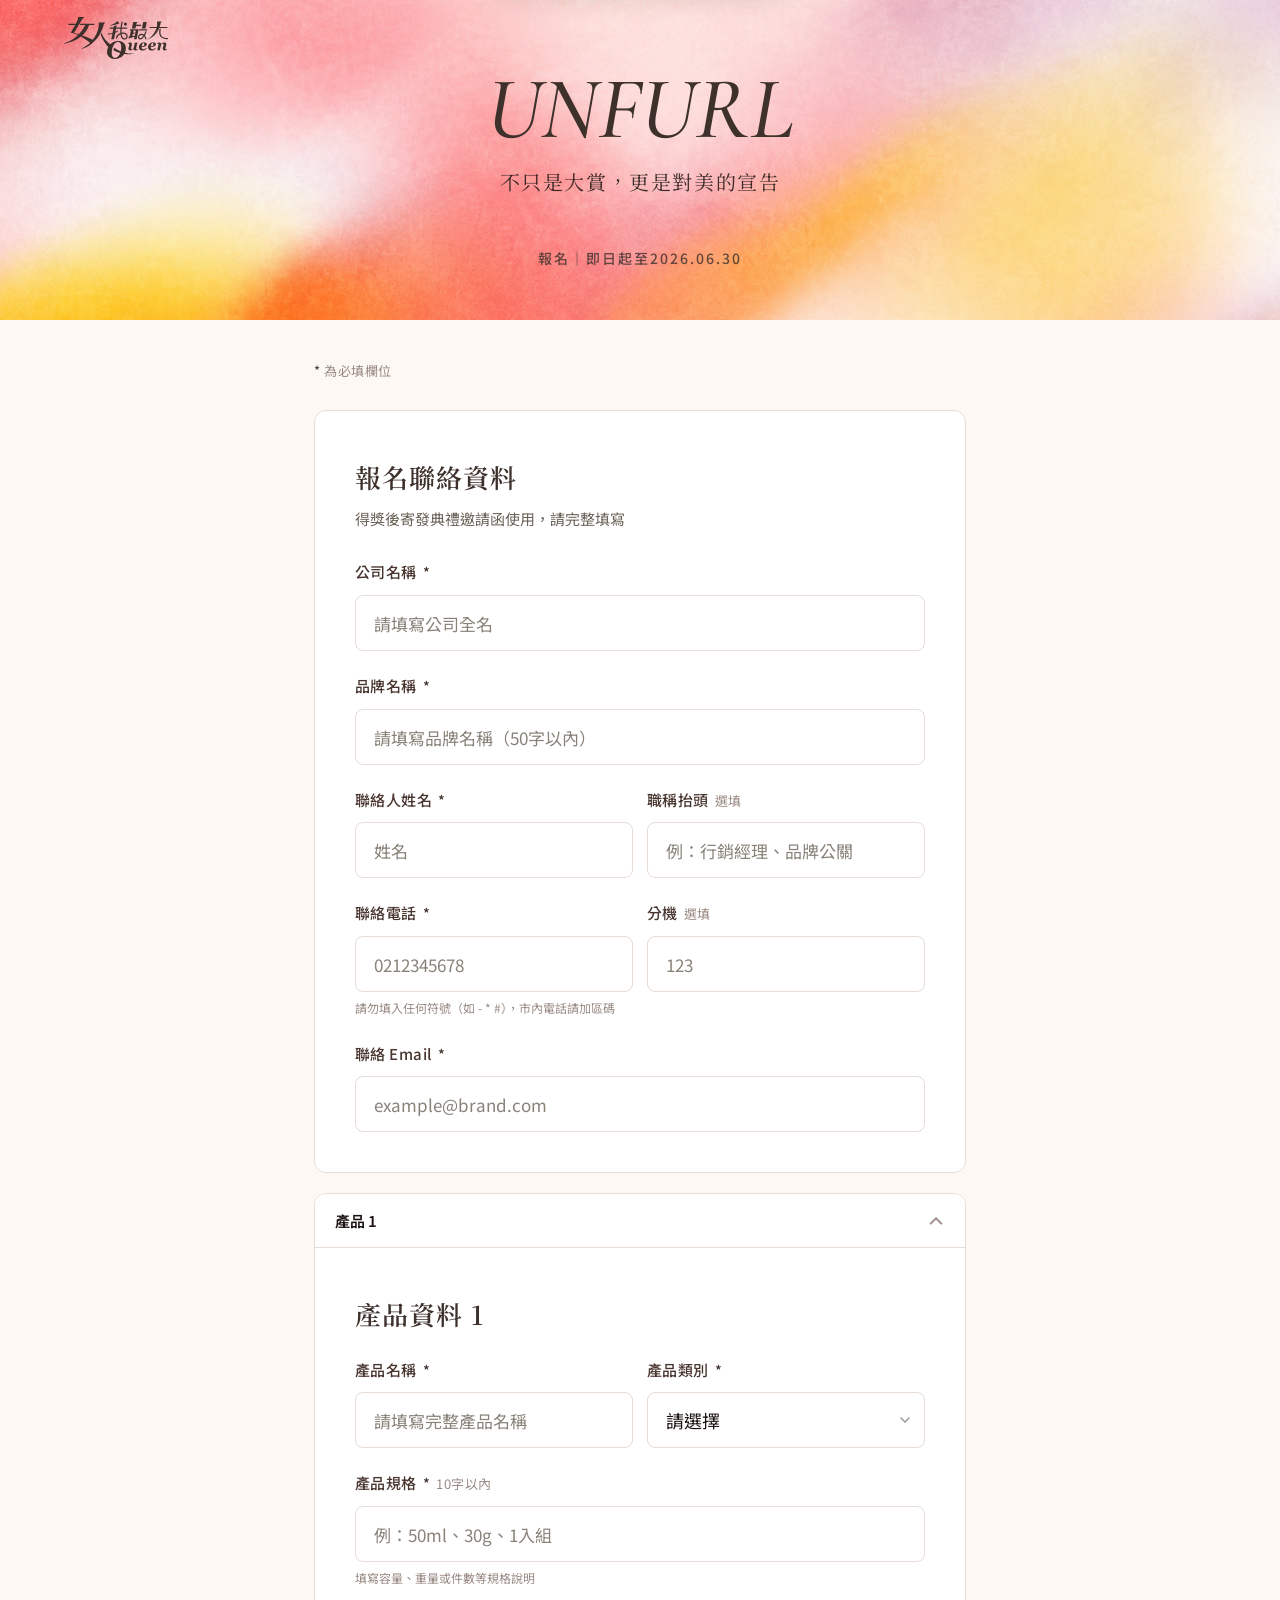
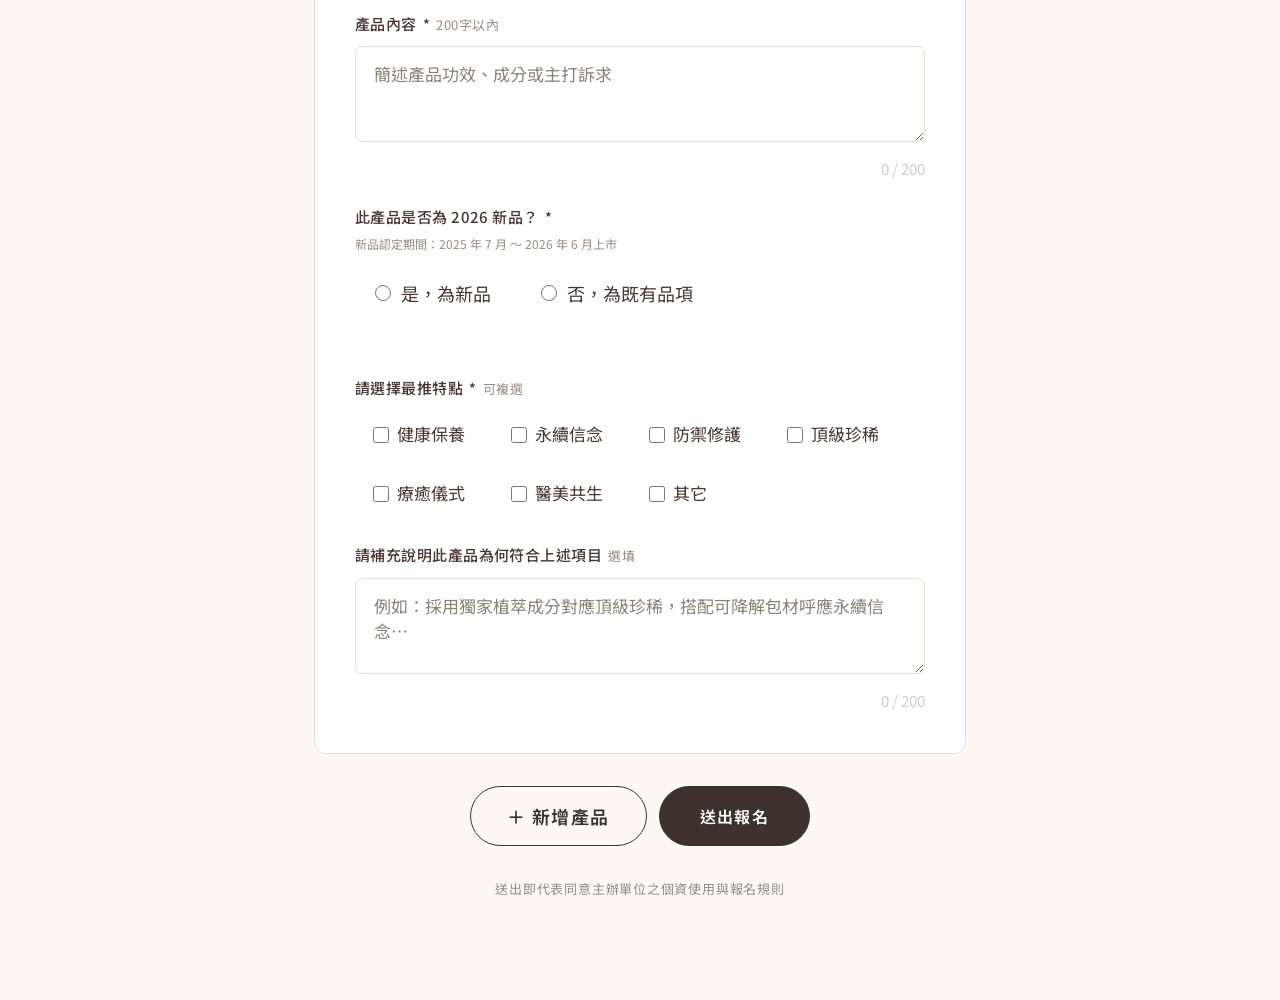
==== form/index.html @ 93ed9105 "Add files via upload jush updated" ====
<!doctype html>
<html lang="zh-TW">
  <head>
    <meta charset="UTF-8" />
    <link rel="preconnect" href="https://fonts.googleapis.com" />
    <link
      href="https://fonts.googleapis.com/css2?family=Cormorant+Garamond:ital,wght@0,400;0,500;0,600;1,400;1,500&family=Noto+Sans+TC:wght@300;400;500;600;700&family=Noto+Serif+TC:wght@400;500;600;700&display=swap"
      rel="stylesheet"
    />
    <meta name="viewport" content="width=device-width, initial-scale=1.0" />
    <title>女人我最大賞報名表單</title>
    <meta
      name="description"
      content="2026女人我最大全新企劃UNFURL六大年度關鍵字，邀請品牌共襄盛舉，共同詮釋當代美的趨勢。報名時間即日起至2026年6月30日23:59截止。"
    />
    <link
      rel="image_src"
      href="https://woman.tvbs-testing.com.tw/beautyawards/registration/images/OG.png"
    />
    <link
      rel="canonical"
      href="https://woman.tvbs-testing.com.tw/beautyawards/registration/form"
    />
    <meta name="robots" content="noindex,nofollow" />
    <meta property="og:title" content="女人我最大賞線上報名" />
    <meta
      property="og:description"
      content="2026女人我最大全新企劃UNFURL六大年度關鍵字，邀請品牌共襄盛舉，共同詮釋當代美的趨勢。報名時間即日起至2026年6月30日23:59截止。"
    />
    <meta
      property="og:image"
      content="https://woman.tvbs-testing.com.tw/beautyawards/registration/images/OG.png"
    />
    <meta
      property="og:url"
      content="https://woman.tvbs-testing.com.tw/beautyawards/registration/form"
    />
    <meta property="og:site_name" content="女人我最大賞" />
    <link rel="preconnect" href="https://fonts.googleapis.com" />
    <link rel="preconnect" href="https://fonts.gstatic.com" crossorigin="" />
    <link rel="stylesheet" href="../css/form.css" />
    <style>
      .banner-title {
        font-family: "Cormorant Garamond", serif;
        font-style: italic;
        font-weight: 500;
      }
      .banner-tagline {
        font-family: "Noto Serif TC", serif;
        font-size: 20px;
        font-weight: 400;
        letter-spacing: 0.08em;
        margin: 0.6em 0 1.4em;
        opacity: 0.85;
      }
    </style>
  </head>
  <body>
    <!-- BANNER WRAP -->
    <div class="banner-wrap">
      <!-- NAV -->
      <nav id="siteNav">
        <div class="nav-logo">
          <svg
            width="104"
            height="42"
            style="display: block"
            viewBox="0 0 104 42"
            fill="none"
            xmlns="http://www.w3.org/2000/svg"
          >
            <path
              d="M61.3702 8.6302C61.6685 8.63051 61.9602 8.54199 62.2084 8.37585C62.4566 8.2097 62.6501 7.97339 62.7644 7.69683C62.8787 7.42027 62.9087 7.1159 62.8506 6.82223C62.7924 6.52856 62.6488 6.25879 62.4379 6.04708C62.2269 5.83536 61.9581 5.69122 61.6655 5.63288C61.3729 5.57455 61.0696 5.60465 60.7941 5.71937C60.5185 5.83409 60.283 6.02828 60.1175 6.27736C59.9519 6.52644 59.8637 6.81921 59.8641 7.11862C59.8641 7.51951 60.0227 7.90399 60.3052 8.18747C60.5876 8.47095 60.9707 8.6302 61.3702 8.6302Z"
              fill="currentColor"
            />
            <path
              d="M75.1372 13.3948H82.9644L83.1871 12.2438H75.36L75.1372 13.3948Z"
              fill="currentColor"
            />
            <path
              d="M55.3786 6.62263L53.5948 3.94587C50.4099 7.1879 46.2791 8.15783 46.2791 8.15783C46.3094 8.32274 46.3529 8.48492 46.4093 8.6428C51.1034 8.21452 55.3786 6.62263 55.3786 6.62263Z"
              fill="currentColor"
            />
            <path
              d="M44.2583 17.4226C44.3446 17.4226 44.4701 17.4226 44.6302 17.4226C45.873 17.4159 47.1113 17.2696 48.3217 16.9864L47.2878 22.3226H49.991C49.991 22.3226 50.5605 19.3766 51.2085 16.0338C52.127 15.6351 53.0045 15.1473 53.8285 14.5773L54.2129 14.3112L53.6826 13.5397L53.2983 13.8058C52.7033 14.2198 52.0782 14.5882 51.4281 14.908C51.6384 13.8231 51.8502 12.7272 52.0479 11.7022H56.4407C56.3513 12.7257 56.3043 13.6909 56.3011 14.5836C56.3011 15.0844 56.3105 15.5646 56.3372 16.0196C55.1677 16.4198 54.1284 17.1313 53.3304 18.078C52.5324 19.0248 52.0056 20.1714 51.8062 21.3952L51.7717 21.5873H53.0441C53.1946 20.6378 53.588 19.7437 54.1858 18.9925C54.7836 18.2413 55.5655 17.6586 56.4549 17.3013C56.6761 19.0255 57.1389 20.3277 57.8386 21.1921C58.1466 21.5917 58.5433 21.9136 58.997 22.1323C59.4508 22.3509 59.9491 22.4603 60.4524 22.4518H60.4634C62.3005 22.4518 63.6106 21.1921 63.6498 19.4176C63.6921 17.5942 62.3398 15.6811 59.6789 15.5536C58.9726 15.5169 58.2645 15.5629 57.5688 15.6906C57.5227 14.3603 57.5641 13.0285 57.6927 11.7038H63.1038L63.3266 10.5527H57.812C58.0065 8.88056 58.3061 7.05563 58.7156 5.10632L58.8066 4.67174H57.5343L57.4982 4.84809C57.0746 6.86039 56.7592 8.78451 56.5568 10.5527H52.2706C52.4432 9.66469 52.597 8.86324 52.7209 8.21924C51.8075 8.56401 50.8554 8.79509 49.8859 8.90733L49.5721 10.5527H45.8162L45.5935 11.7038H49.3447L48.5163 15.9819C47.1401 16.3488 45.7197 16.5216 44.296 16.4952H44.0685L43.8928 17.4399H44.2583V17.4226ZM59.6162 16.7928C61.0282 16.862 62.4402 17.7721 62.4025 19.3813C62.3727 20.715 61.3357 21.1921 60.4571 21.1937C60.1395 21.201 59.8246 21.1328 59.5383 20.9946C59.252 20.8564 59.0023 20.6521 58.8098 20.3985C58.2261 19.6789 57.8465 18.4964 57.6692 16.9345C58.3109 16.8066 58.9659 16.759 59.6193 16.7928H59.6162Z"
              fill="currentColor"
            />
            <path
              d="M71.9555 9.04431H76.9728L77.2395 7.66657H72.2222L72.5375 6.03531L73.3643 5.8133L73.5338 4.93627H69.2068L67.9391 11.4849H71.4832L71.9555 9.04431Z"
              fill="currentColor"
            />
            <path
              d="M82.7149 4.93627H79.1708L77.9031 11.4849H81.4472L82.7149 4.93627Z"
              fill="currentColor"
            />
            <path
              d="M70.054 22.3211H72.663L74.5865 12.2438H66.1035L65.8807 13.3948H66.8974L65.7725 19.205L64.9331 19.2995L64.497 21.6188L70.5513 19.712L70.054 22.3211ZM68.438 18.909L68.8412 16.829H70.4493L70.716 15.4512H69.1079L69.5064 13.4043H71.7594L70.7553 18.6602L68.438 18.909Z"
              fill="currentColor"
            />
            <path
              d="M80.2298 19.5561C80.7878 20.3437 81.1532 21.2521 81.2966 22.2077L81.306 22.3211H82.5612L82.5392 22.0896C82.3646 20.7382 81.8064 19.4658 80.9311 18.424C81.6148 17.1885 82.1877 15.8943 82.6427 14.5569L82.7792 14.1365H81.4692L81.4582 14.1695C81.0666 15.3375 80.5759 16.4696 79.9913 17.5533C79.2224 16.99 78.2844 16.7082 77.3336 16.755C75.2799 16.8463 73.8601 18.6933 73.8695 20.2962C73.8695 21.5369 74.7371 22.3667 76.066 22.4092C77.5187 22.4549 78.9119 21.4976 80.2298 19.5561ZM75.1105 20.293C75.1105 18.9594 76.4519 18.0493 77.3854 18.0083C77.4325 18.0083 77.478 18.0083 77.525 18.0083C78.1867 18.0078 78.8296 18.2295 79.3512 18.6382C78.4271 20.0553 77.296 21.2063 76.1005 21.1669C75.4384 21.1386 75.1136 20.8536 75.1105 20.293Z"
              fill="currentColor"
            />
            <path
              d="M52.928 22.203H52.8072L52.9249 22.225L52.928 22.203Z"
              fill="currentColor"
            />
            <path
              d="M95.1844 11.1196H103.195L103.418 9.96858H95.6112C96.1081 8.52298 96.4838 7.03825 96.7345 5.52988L97.3981 5.35038L97.5676 4.47492H93.0633C93.2798 6.30779 93.1934 8.16396 92.8076 9.96858H85.7585L85.5358 11.1196H92.5205C91.3626 15.1631 88.8869 18.2949 86.7768 20.0143C84.403 21.9479 83.2389 22.1699 83.2389 22.1699L83.5527 22.3274C90.1154 20.5308 93.4806 15.4119 95.1844 11.1196Z"
              fill="currentColor"
            />
            <path
              d="M40.7377 6.48564L40.9072 5.61018H34.7336C34.8973 6.87937 34.8751 8.16577 34.6677 9.42851C33.9281 14.34 31.8881 18.9622 28.7609 22.8123C26.18 21.263 22.0146 19.6852 18.2603 18.4319C21.3954 15.592 23.7463 11.9873 25.0849 7.96731H30.2717L30.4945 6.8163H16.4137L15.6873 7.96731H21.2835C19.5634 11.3834 17.354 14.5281 14.7256 17.3013C11.9628 16.4526 9.97342 15.922 9.97342 15.922L18.8329 1.1762L19.9437 0.877034L20.1131 0H18.3874C17.3409 0 15.7328 0 14.222 0C14.1843 1.66432 13.1943 4.1663 11.842 6.81473H4.47917L4.25169 7.96573H11.2332C9.7475 10.7291 7.97466 13.5428 6.56736 15.6496C8.96306 15.9488 11.5345 16.8494 14.0243 18.0115C10.6214 21.4173 5.99158 24.7018 0 26.2087C0.02824 26.2323 0.447133 26.596 0.524009 26.6653C4.72235 25.9174 11.4262 24.0137 16.9816 19.5294C20.178 21.337 23.2354 23.3817 26.1283 25.6465C21.8358 29.7121 17.6076 31.3355 17.6076 31.3355L18.2352 31.7874C34.4057 26.67 38.9806 10.9842 39.9423 6.70136L40.7377 6.48564Z"
              fill="currentColor"
            />
            <path
              d="M103.418 20.9937C100.672 20.9937 98.7113 20.3103 97.5958 18.9609C97.1345 18.4051 95.9124 16.9297 96.711 12.5934C96.7267 12.5036 96.7423 12.4218 96.7549 12.3509L96.8584 11.7541H95.5939L95.528 12.1352L95.4857 12.3666C95.2393 13.7098 94.582 17.2793 96.6388 19.7671C98.0053 21.4141 100.285 22.2502 103.418 22.2502H103.76L104 21L103.418 20.9937Z"
              fill="currentColor"
            />
            <path
              d="M70.0257 36.2733L69.8108 36.3174L69.6539 36.3457L69.3401 36.3914L68.9918 36.4434L68.8961 36.4575C68.824 36.467 68.7502 36.4764 68.6781 36.4827H68.6279L67.9454 36.5441H67.8826C67.8183 36.5441 67.754 36.5536 67.6912 36.5551H67.5955L67.2472 36.5662L66.9915 36.5756H66.5475L65.8682 36.563H65.8321L65.1559 36.5189C64.999 36.5079 64.8421 36.4937 64.6852 36.478H64.6335C64.4891 36.4638 64.3448 36.4465 64.2005 36.4292L64.064 36.4119C63.0791 36.2838 62.1029 36.095 61.1411 35.8466L61.0391 35.8183L60.8211 35.76C60.9105 35.5679 60.9968 35.3758 61.0768 35.1774C61.6103 33.8499 61.8831 32.4315 61.8801 31.0001C61.8801 28.8597 61.1532 27.156 59.6993 25.889C58.2455 24.622 56.3931 23.9906 54.1423 23.9948C51.2233 23.9884 48.4165 25.123 46.3167 27.1581C46.2775 27.1959 46.2414 27.2369 46.2022 27.2746C42.4368 24.4026 39.6834 21.1134 37.3521 15.7063L36.632 17.1234C37.076 19.1152 39.536 25.034 44.2458 29.9435C44.1218 30.1813 44.0042 30.4159 43.8959 30.671C43.3096 32.0278 43.0114 33.4923 43.0205 34.9711C43.0205 37.0643 43.7395 38.7585 45.1777 40.0538C46.6158 41.3492 48.4535 41.9979 50.6908 42C52.4008 42 53.931 41.7035 55.2813 41.1104C56.5993 40.5387 57.7956 39.7181 58.805 38.6934C59.323 38.1639 59.7827 37.5801 60.1763 36.9519C60.3473 36.9803 60.5183 37.0039 60.6893 37.0291L60.8132 37.048L60.9623 37.07C61.389 37.133 61.8205 37.1755 62.2519 37.2165C63.2123 37.2996 64.1769 37.3238 65.1402 37.2889C65.3756 37.281 65.6109 37.2684 65.8478 37.2511H65.8682C66.1929 37.2275 66.5177 37.1944 66.8393 37.1551L66.9335 37.144L67.0276 37.1299C67.2645 37.0984 67.4983 37.0637 67.7367 37.0228L67.9344 36.9882L67.9972 36.9756C68.2262 36.933 68.4537 36.8858 68.6812 36.8338H68.6985L68.733 36.826C68.8051 36.8102 68.8773 36.7929 68.9495 36.774C69.2068 36.7131 69.4615 36.6459 69.7135 36.5725H69.7355L69.8359 36.541C70.1434 36.4497 70.4488 36.3494 70.7521 36.2402L70.7223 36.141L70.0257 36.2733ZM55.6124 37.3094C55.1459 38.287 54.4855 39.1587 53.6716 39.8712C52.9479 40.5207 52.0115 40.8805 51.0406 40.8821C49.9225 40.8821 49.0858 40.4512 48.5304 39.5893C47.975 38.7275 47.6952 37.5865 47.6911 36.1662C47.6931 34.8404 47.8334 33.5184 48.1099 32.2219C48.36 30.9881 48.7671 29.7916 49.3211 28.6618C49.7918 27.6852 50.454 26.8138 51.2681 26.1C51.991 25.4602 52.9227 25.1089 53.8866 25.1128C54.9974 25.1128 55.8341 25.5327 56.3968 26.3724C56.9595 27.2122 57.2393 28.3669 57.2362 29.8365C57.2333 31.1319 57.1009 32.4237 56.8408 33.6926C56.7984 33.902 56.7498 34.1083 56.7012 34.313L56.6776 34.3035C56.4318 34.1985 56.1861 34.0883 55.9403 33.9729L55.512 33.7697L55.0836 33.5745C54.9597 33.5147 54.8358 33.4517 54.7118 33.3887L54.613 33.3383L54.3541 33.2029C54.1094 33.0754 53.8678 32.9462 53.6262 32.8124L53.2967 32.6298L52.9358 32.4172L52.6566 32.2597C52.5577 32.203 52.4605 32.1448 52.3632 32.085L52.2063 31.9936C51.8157 31.7559 51.4297 31.5087 51.0516 31.2567C50.8618 31.1308 50.6766 31.0032 50.4915 30.8741L50.4695 30.8584C50.4052 30.8143 50.344 30.7686 50.2813 30.723L50.2201 30.6852L50.1668 30.6474C49.8234 31.4782 49.5403 32.3328 49.3196 33.2045C49.4764 33.2863 49.6333 33.3619 49.7824 33.447C50.2185 33.6737 50.6594 33.8847 51.1002 34.091L51.2681 34.1665L51.6117 34.324L51.7686 34.3933L51.9129 34.4578L52.3287 34.6357L52.4385 34.6814L52.6942 34.7869L53.1131 34.9585L53.5085 35.116L53.7925 35.2262L53.8991 35.264C54.0388 35.3175 54.18 35.3679 54.3212 35.4215L54.4781 35.4766L54.7542 35.5742C54.8907 35.6214 55.0272 35.6702 55.1652 35.7159L55.2468 35.7411L55.8587 35.9348L56.1662 36.0324C56.003 36.4671 55.8181 36.8933 55.6124 37.3094Z"
              fill="currentColor"
            />
            <path
              d="M72.969 32.2959C72.6411 32.2959 72.4136 32.2424 72.2834 32.1385C72.1532 32.0346 72.0873 31.8236 72.0873 31.5307C72.0959 31.3469 72.1201 31.1641 72.1594 30.9843C72.2081 30.7387 72.2504 30.5403 72.2865 30.3923L73.3737 25.6686L73.2812 25.5599L70.8353 25.6686L69.5692 31.2205C69.2803 31.508 68.951 31.7515 68.5918 31.9432C68.3492 32.0857 68.078 32.1723 67.7979 32.1967C67.6909 32.2082 67.5828 32.195 67.4816 32.1581C67.3805 32.1213 67.2891 32.0618 67.2143 31.9842C67.0947 31.8174 67.0354 31.6146 67.0464 31.4095C67.0523 31.2585 67.0675 31.1082 67.0919 30.9591C67.1208 30.7631 67.1617 30.5691 67.2143 30.3781L67.7744 28.3312C67.838 28.107 67.879 27.877 67.8968 27.6447C67.9172 27.3975 67.9281 27.229 67.9281 27.1361C67.9323 26.9219 67.8901 26.7093 67.8046 26.5131C67.719 26.3168 67.592 26.1415 67.4324 25.9992C67.1029 25.6938 66.6322 25.541 66.0204 25.541C65.6555 25.5454 65.2935 25.6064 64.9473 25.7221C64.5686 25.8418 64.1722 25.9867 63.758 26.1567L63.5902 26.8495C63.7125 26.8023 63.86 26.755 64.031 26.7031C64.1942 26.6525 64.3639 26.6265 64.5346 26.6259C64.8672 26.6259 65.09 26.6842 65.2061 26.7991C65.338 26.9683 65.3999 27.1821 65.3787 27.3959C65.3699 27.5818 65.3458 27.7667 65.3065 27.9486C65.2579 28.1973 65.2155 28.3942 65.1794 28.5374L64.6005 30.6852C64.5379 30.9132 64.4902 31.1452 64.4578 31.3795C64.4404 31.5406 64.4315 31.7025 64.4311 31.8645C64.4282 32.0767 64.4684 32.2872 64.5494 32.4832C64.6303 32.6792 64.7502 32.8566 64.9018 33.0045C65.2155 33.3194 65.6501 33.4769 66.2165 33.4769C66.7985 33.489 67.3756 33.3667 67.903 33.1194C68.4645 32.8277 68.9812 32.4565 69.4374 32.0172H69.4908C69.5747 32.4121 69.8016 32.7617 70.1277 32.9982C70.5246 33.2695 70.999 33.4028 71.4785 33.3777C71.8352 33.3843 72.1905 33.3311 72.5297 33.2202C72.8309 33.1152 73.2352 32.9625 73.7424 32.762L73.9103 32.0692C73.7741 32.1279 73.6335 32.1758 73.4898 32.2125C73.3207 32.2633 73.1455 32.2913 72.969 32.2959Z"
              fill="currentColor"
            />
            <path
              d="M80.5075 29.5326C81.1368 29.3815 81.7176 29.0727 82.1956 28.6351C82.395 28.4521 82.5538 28.2292 82.6619 27.9808C82.77 27.7323 82.825 27.4639 82.8232 27.1928C82.8356 26.9284 82.7753 26.6658 82.6489 26.4336C82.5224 26.2014 82.3346 26.0086 82.1062 25.8764C81.6271 25.5836 80.9306 25.4371 80.0164 25.4371C79.2856 25.4277 78.5604 25.5664 77.8843 25.8449C77.2837 26.0851 76.7385 26.4463 76.2825 26.9062C75.8479 27.3468 75.5059 27.8704 75.2768 28.4461C75.0533 29.0081 74.9388 29.6077 74.9395 30.2128C74.9339 30.6589 75.0094 31.1023 75.1623 31.5213C75.3071 31.9119 75.5346 32.2665 75.8291 32.5605C76.1561 32.8741 76.5476 33.1121 76.9759 33.258C77.4957 33.434 78.0418 33.5187 78.5903 33.5084C79.3835 33.508 80.1636 33.3053 80.8573 32.9195C81.5604 32.5394 82.1658 32.0003 82.6255 31.3449L82.0654 30.8725C81.7441 31.3233 81.3326 31.7019 80.8573 31.9842C80.3828 32.2301 79.8537 32.351 79.3198 32.3353C79.02 32.3468 78.7228 32.2761 78.4601 32.1306C78.2391 31.9987 78.0588 31.808 77.9392 31.5795C77.8266 31.3516 77.7488 31.108 77.7086 30.8568C77.661 30.6051 77.6301 30.3505 77.616 30.0947C78.1887 30.0333 78.6735 29.9656 79.0704 29.8947C79.5557 29.8005 80.0354 29.6796 80.5075 29.5326ZM77.6396 29.4633C77.7368 28.4776 77.9607 27.663 78.311 27.0196C78.6614 26.3761 79.0332 26.0538 79.4265 26.0528C79.5575 26.049 79.6871 26.0794 79.8029 26.1409C79.9187 26.2025 80.0166 26.2931 80.087 26.4039C80.2626 26.7082 80.345 27.0575 80.3239 27.4085C80.3413 27.7791 80.2537 28.147 80.0713 28.4697C79.8662 28.7659 79.5778 28.9939 79.243 29.1248C79.0156 29.2171 78.7789 29.2841 78.537 29.3247C78.241 29.3814 77.9418 29.4276 77.6396 29.4633Z"
              fill="currentColor"
            />
            <path
              d="M89.5741 29.5326C90.2029 29.3815 90.7832 29.0727 91.2606 28.6351C91.46 28.4521 91.6189 28.2292 91.727 27.9808C91.8351 27.7323 91.89 27.4639 91.8882 27.1928C91.9007 26.9284 91.8404 26.6658 91.7139 26.4336C91.5874 26.2014 91.3997 26.0086 91.1712 25.8764C90.7006 25.5836 89.9961 25.4371 89.0815 25.4371C88.3507 25.428 87.6256 25.5667 86.9493 25.8449C86.3487 26.0851 85.8036 26.4463 85.3475 26.9062C84.9129 27.3464 84.5714 27.8702 84.3434 28.4461C84.1193 29.0079 84.0048 29.6077 84.0061 30.2128C84.0008 30.6588 84.0757 31.102 84.2273 31.5213C84.3733 31.9117 84.6013 32.2661 84.8957 32.5605C85.2224 32.8737 85.6132 33.1118 86.041 33.258C86.5613 33.434 87.1079 33.5187 87.6569 33.5084C88.4496 33.5079 89.2291 33.3053 89.9224 32.9195C90.6258 32.5398 91.2312 32.0007 91.6905 31.3449L91.1304 30.8725C90.8095 31.3237 90.398 31.7024 89.9224 31.9842C89.4479 32.2303 88.9188 32.3512 88.3849 32.3353C88.0856 32.3469 87.7888 32.2761 87.5267 32.1306C87.3049 31.9992 87.124 31.8084 87.0043 31.5795C86.893 31.351 86.8153 31.1076 86.7736 30.8568C86.7265 30.6051 86.6961 30.3505 86.6826 30.0947C87.2553 30.0333 87.7401 29.9656 88.1354 29.8947C88.6212 29.8006 89.1015 29.6797 89.5741 29.5326ZM86.7046 29.4633C86.7642 28.612 86.9925 27.7812 87.3761 27.0196C87.7254 26.375 88.0978 26.0528 88.4931 26.0528C88.6239 26.0488 88.7534 26.0791 88.869 26.1407C88.9845 26.2023 89.0821 26.293 89.1521 26.4039C89.3289 26.7077 89.4119 27.0573 89.3905 27.4085C89.4082 27.7793 89.3201 28.1475 89.1364 28.4697C88.932 28.7665 88.6434 28.9948 88.308 29.1248C88.0806 29.2171 87.8439 29.2841 87.602 29.3247C87.3055 29.3814 87.0074 29.4255 86.7046 29.4633Z"
              fill="currentColor"
            />
            <path
              d="M102.207 32.2959C101.879 32.2959 101.65 32.2424 101.52 32.1385C101.389 32.0346 101.323 31.8236 101.323 31.5307C101.33 31.3551 101.35 31.1803 101.385 31.0079C101.425 30.7765 101.473 30.5718 101.523 30.3923L102.106 28.2288C102.169 28.0058 102.211 27.7777 102.233 27.547C102.251 27.3345 102.26 27.1692 102.26 27.0511C102.263 26.838 102.223 26.6265 102.14 26.4302C102.057 26.234 101.935 26.0571 101.78 25.9111C101.466 25.5962 101.018 25.4387 100.451 25.4387C99.861 25.436 99.2777 25.5662 98.7442 25.8197C98.1774 26.0962 97.6545 26.4554 97.1926 26.8857H97.1377C97.0625 26.4914 96.8522 26.136 96.5431 25.8812C96.245 25.6439 95.7937 25.5248 95.1891 25.5237C94.8238 25.5281 94.4613 25.5892 94.1145 25.7048C93.7358 25.8245 93.3394 25.9693 92.9252 26.1394L92.7574 26.8322C92.8797 26.7865 93.0272 26.7377 93.1982 26.6858C93.361 26.6361 93.5301 26.6102 93.7003 26.6086C94.014 26.6086 94.2368 26.6637 94.3576 26.7739C94.4784 26.8842 94.538 27.0888 94.538 27.3786C94.5328 27.5732 94.5081 27.7668 94.4643 27.9564C94.4157 28.1863 94.3765 28.3737 94.3451 28.5186L93.2469 33.2517H95.7822L97.0624 27.6935C97.3768 27.381 97.7418 27.1244 98.1418 26.9345C98.3747 26.8217 98.6262 26.7523 98.8839 26.7298C98.9928 26.7183 99.103 26.731 99.2065 26.7669C99.3101 26.8028 99.4045 26.8611 99.4832 26.9377C99.6091 27.1028 99.6715 27.308 99.6589 27.5156C99.6559 27.6613 99.6417 27.8066 99.6165 27.9501C99.5883 28.1281 99.5459 28.3265 99.4895 28.5469L98.9341 30.5938C98.8708 30.8295 98.8282 31.0703 98.807 31.3134C98.7929 31.5055 98.7866 31.663 98.7866 31.7858C98.783 32.0011 98.8267 32.2146 98.9146 32.411C99.0024 32.6075 99.1323 32.7822 99.2949 32.9226C99.6327 33.227 100.107 33.3792 100.716 33.3792C101.073 33.386 101.428 33.3328 101.767 33.2218C102.071 33.1168 102.476 32.9641 102.982 32.7636L103.151 32.0708C103.015 32.1297 102.873 32.1776 102.729 32.2141C102.559 32.2645 102.384 32.292 102.207 32.2959Z"
              fill="currentColor"
            />
          </svg>
        </div>
      </nav>

      <!-- BANNER -->
      <div class="banner">
        <div class="banner-content">
          <h1 class="banner-title">UNFURL</h1>
          <p class="banner-tagline">不只是大賞，更是對美的宣告</p>
          <div class="banner-dates">
            <span>報名&#xFF5C;即日起至2026.06.30</span>
          </div>
        </div>
      </div>
    </div>
    <!-- /banner-wrap -->

    <!-- FORM -->
    <div class="form-container">
      <!-- steps -->
      <div class="form-meta-row">
        <p class="form-required-note"><span class="req">*</span> 為必填欄位</p>
      </div>

      <!-- SECTION 1 -->
      <div class="section">
        <div class="section-header">
          <div class="section-title">報名聯絡資料</div>
          <div class="section-desc">得獎後寄發典禮邀請函使用，請完整填寫</div>
        </div>

        <div class="field">
          <label class="field-label">公司名稱 <span class="req">*</span></label>
          <input type="text" placeholder="請填寫公司全名" maxlength="50" />
        </div>

        <div class="field">
          <label class="field-label">品牌名稱 <span class="req">*</span></label>
          <input
            type="text"
            placeholder="請填寫品牌名稱（50字以內）"
            maxlength="50"
          />
        </div>

        <div class="grid-2">
          <div class="field">
            <label class="field-label"
              >聯絡人姓名 <span class="req">*</span></label
            >
            <input type="text" placeholder="姓名" maxlength="50" />
          </div>
          <div class="field">
            <label class="field-label"
              >職稱抬頭 <span class="opt">選填</span></label
            >
            <input
              type="text"
              placeholder="例：行銷經理、品牌公關"
              maxlength="20"
            />
          </div>
        </div>

        <div class="grid-2">
          <div class="field">
            <label class="field-label"
              >聯絡電話 <span class="req">*</span></label
            >
            <input type="tel" placeholder="0212345678" />
            <p class="field-hint">
              請勿填入任何符號（如 - * #），市內電話請加區碼
            </p>
          </div>
          <div class="field">
            <label class="field-label"
              >分機 <span class="opt">選填</span></label
            >
            <input type="text" placeholder="123" maxlength="10" />
          </div>
        </div>

        <div class="field">
          <label class="field-label"
            >聯絡 Email <span class="req">*</span></label
          >
          <input type="email" placeholder="example@brand.com" />
        </div>
      </div>

      <!-- PRODUCT ACCORDION -->
      <div class="acc-wrap" id="accordionWrap">
        <!-- accordion items injected by JS -->
      </div>

      <!-- ACTIONS -->
      <div class="actions">
        <button class="btn btn-ghost" id="addProductBtnBottom" type="button">
          ＋ 新增產品
        </button>
        <button class="btn btn-primary" id="submitBtn">送出報名</button>
      </div>

      <div class="form-note">送出即代表同意主辦單位之個資使用與報名規則</div>
    </div>

    <!-- TOAST -->
    <div id="toast">✓ &nbsp;報名成功！感謝您的報名</div>

    <!-- ERROR OVERLAY -->
    <div id="error-overlay">
      <div class="error-card">
        <div class="error-icon">
          <svg
            width="28"
            height="28"
            viewBox="0 0 28 28"
            fill="none"
            xmlns="http://www.w3.org/2000/svg"
          >
            <line
              x1="8"
              y1="8"
              x2="20"
              y2="20"
              stroke="white"
              stroke-width="2.5"
              stroke-linecap="round"
            />
            <line
              x1="20"
              y1="8"
              x2="8"
              y2="20"
              stroke="white"
              stroke-width="2.5"
              stroke-linecap="round"
            />
          </svg>
        </div>
        <div class="error-title">送出失敗</div>
        <div class="error-body" id="errorBody"></div>
        <button class="error-close" id="errorCloseBtn">確認</button>
      </div>
    </div>

    <!-- SUCCESS OVERLAY -->
    <div id="success-overlay">
      <div class="success-icon">
        <svg
          width="28"
          height="28"
          viewBox="0 0 28 28"
          fill="none"
          xmlns="http://www.w3.org/2000/svg"
        >
          <polyline
            points="5,14 11,21 23,8"
            stroke="white"
            stroke-width="2.5"
            stroke-linecap="round"
            stroke-linejoin="round"
          />
        </svg>
      </div>
      <div class="success-title">報名成功</div>
      <p class="success-body" id="successBody">
        感謝您報名女人我最大賞 2026。<br />我們已收到您的資料，後續將由專人與您聯繫。
      </p>
      <ul class="success-product-list" id="successProductList"></ul>
      <a href="../" class="success-back">← 返回活動說明</a>
    </div>

    <script>
      // ═══════════════════════════════════════════
      //  CONSTANTS & STATE
      // ═══════════════════════════════════════════
      const API_URL =
        "https://api.beautyawards.tvbs-testing.com.tw/vendors/api/v1/register";
      // 正式站：const API_URL = 'https://api.beautyawards.tvbs.com.tw/vendors/api/v1/register';

      const MAX_PRODUCTS = 5;
      const LS_KEY = "unfurl_form_2026";
      let uidCounter = 0;
      let products = []; // [{ uid, tab, card }]

      function genUid() {
        return ++uidCounter;
      }

      // ═══════════════════════════════════════════
      //  PRODUCT CARD TEMPLATE
      // ═══════════════════════════════════════════
      function buildCardHTML(uid, position) {
        return `
        <div class="section">
          <div class="section-header">
            <div class="section-title">產品資料 ${position}</div>
          </div>
          <div class="grid-2">
            <div class="field">
              <label class="field-label">產品名稱 <span class="req">*</span></label>
              <input type="text" class="p-name-input" placeholder="請填寫完整產品名稱" data-key="name" maxlength="50">
            </div>
            <div class="field">
              <label class="field-label">產品類別 <span class="req">*</span></label>
              <select data-key="category">
                <option value="" disabled selected>請選擇</option>
                <option>保養</option>
                <option>香氛</option>
                <option>髮品</option>
                <option>口服</option>
                <option>儀器</option>
                <option>醫美</option>
              </select>
            </div>
          </div>
          <div class="field">
            <label class="field-label">產品規格 <span class="req">*</span> <span class="opt">10字以內</span></label>
            <input type="text" placeholder="例：50ml、30g、1入組" data-key="spec" maxlength="10">
            <div class="field-hint">填寫容量、重量或件數等規格說明</div>
          </div>
          <div class="field">
            <label class="field-label">產品內容 <span class="req">*</span> <span class="opt">200字以內</span></label>
            <textarea maxlength="200" placeholder="簡述產品功效、成分或主打訴求" data-key="desc"></textarea>
            <div class="char-count">0 / 200</div>
          </div>
          <div class="field">
            <label class="field-label" style="margin-bottom:4px;">此產品是否為 2026 新品？ <span class="req">*</span></label>
            <div class="field-hint" style="margin-top:0; margin-bottom:10px;">新品認定期間：2025 年 7 月 ～ 2026 年 6 月上市</div>
            <div class="bool-group">
              <label class="bool-pill">
                <input type="radio" name="new_product_${uid}" value="yes"> 是，為新品
              </label>
              <label class="bool-pill">
                <input type="radio" name="new_product_${uid}" value="no"> 否，為既有品項
              </label>
            </div>
          </div>
        </div>
        <div class="section">
          <div class="field">
            <label class="field-label">請選擇最推特點 <span class="req">*</span> <span class="opt">可複選</span></label>
            <div class="radio-group">
              <label class="choice-pill"><input type="checkbox" name="best_feature_${uid}" value="健康保養"> 健康保養</label>
              <label class="choice-pill"><input type="checkbox" name="best_feature_${uid}" value="永續信念"> 永續信念</label>
              <label class="choice-pill"><input type="checkbox" name="best_feature_${uid}" value="防禦修護"> 防禦修護</label>
              <label class="choice-pill"><input type="checkbox" name="best_feature_${uid}" value="頂級珍稀"> 頂級珍稀</label>
              <label class="choice-pill"><input type="checkbox" name="best_feature_${uid}" value="療癒儀式"> 療癒儀式</label>
              <label class="choice-pill"><input type="checkbox" name="best_feature_${uid}" value="醫美共生"> 醫美共生</label>
              <label class="choice-pill"><input type="checkbox" name="best_feature_${uid}" value="其它"> 其它</label>
            </div>
          </div>
          <div class="field" style="margin-top:24px;">
            <label class="field-label">請補充說明此產品為何符合上述項目 <span class="opt">選填</span></label>
            <textarea maxlength="200" placeholder="例如：採用獨家植萃成分對應頂級珍稀，搭配可降解包材呼應永續信念…" data-key="feature_note"></textarea>
            <div class="char-count">0 / 200</div>
          </div>
        </div>
      `;
      }

      // ═══════════════════════════════════════════
      //  CREATE PRODUCT CARD
      // ═══════════════════════════════════════════
      function createProductCard(uid, position) {
        const card = document.createElement("div");
        card.className = "product-card";
        card.dataset.uid = uid;
        card.innerHTML = buildCardHTML(uid, position);

        // Char counters
        card.querySelectorAll("textarea").forEach((ta) => {
          const max = ta.getAttribute("maxlength");
          const counter = ta.nextElementSibling;
          if (counter?.classList.contains("char-count")) {
            ta.addEventListener("input", () => {
              counter.textContent = `${ta.value.length} / ${max}`;
              counter.style.color =
                ta.value.length > max * 0.9 ? "#2a201c" : "#ccc";
            });
          }
        });

        // Live events: clear errors + update header + save
        card.querySelectorAll("input, select, textarea").forEach((el) => {
          const events =
            el.type === "checkbox" || el.type === "radio"
              ? ["change"]
              : ["input", "change"];
          events.forEach((ev) => {
            el.addEventListener(ev, () => {
              clearError(el.closest(".field"));
              if (el.classList.contains("p-name-input"))
                updateAccordionLabel(uid);
              updateAccordionDot(uid);
              saveToStorage();
            });
          });
        });

        return card;
      }

      // ═══════════════════════════════════════════
      //  CREATE ACCORDION ITEM
      // ═══════════════════════════════════════════
      function createAccordionItem(uid, position) {
        const item = document.createElement("div");
        item.className = "acc-item";
        item.dataset.uid = uid;

        // Header
        const header = document.createElement("button");
        header.type = "button";
        header.className = "acc-header";
        header.dataset.uid = uid;

        const dot = document.createElement("span");
        dot.className = "acc-dot";

        const label = document.createElement("span");
        label.className = "acc-label";
        label.textContent = `產品 ${position}`;

        const chevron = document.createElementNS(
          "http://www.w3.org/2000/svg",
          "svg",
        );
        chevron.setAttribute("class", "acc-chevron");
        chevron.setAttribute("viewBox", "0 0 20 20");
        chevron.setAttribute("fill", "none");
        chevron.setAttribute("stroke", "currentColor");
        chevron.setAttribute("stroke-width", "2");
        chevron.setAttribute("stroke-linecap", "round");
        const path = document.createElementNS(
          "http://www.w3.org/2000/svg",
          "polyline",
        );
        path.setAttribute("points", "4 7 10 13 16 7");
        chevron.appendChild(path);

        header.appendChild(dot);
        header.appendChild(label);
        if (position > 1) appendDeleteBtn(header, uid);
        header.appendChild(chevron);

        header.addEventListener("click", (e) => {
          if (e.target.closest(".acc-delete")) return;
          item.classList.toggle("open");
        });

        item.appendChild(header);
        return { item, header };
      }

      function appendDeleteBtn(header, uid) {
        const delBtn = document.createElement("button");
        delBtn.type = "button";
        delBtn.className = "acc-delete";
        delBtn.title = "刪除此產品";
        delBtn.textContent = "×";
        delBtn.addEventListener("click", (e) => {
          e.stopPropagation();
          deleteProduct(uid);
        });
        header.appendChild(delBtn);
      }

      // ═══════════════════════════════════════════
      //  ADD / DELETE / SWITCH
      // ═══════════════════════════════════════════
      function addProduct() {
        if (products.length >= MAX_PRODUCTS) return;
        const uid = genUid();
        const position = products.length + 1;

        const card = createProductCard(uid, position);
        const { item, header } = createAccordionItem(uid, position);
        item.appendChild(card);

        document.getElementById("accordionWrap").appendChild(item);

        products.push({ uid, header, card });
        updateAddBtn();
        switchToProduct(uid);
      }

      function deleteProduct(uid) {
        if (products.length <= 1) return;
        const idx = products.findIndex((p) => p.uid === uid);
        if (idx === -1) return;

        const wasOpen = products[idx].card
          .closest(".acc-item")
          ?.classList.contains("open");
        products[idx].card.closest(".acc-item")?.remove();
        products.splice(idx, 1);

        if (wasOpen) {
          const newIdx = Math.max(0, idx - 1);
          switchToProduct(products[newIdx].uid);
        }

        renumberAccordion();
        updateAddBtn();
        saveToStorage();
      }

      function switchToProduct(uid) {
        const item = document.querySelector(`.acc-item[data-uid="${uid}"]`);
        if (item) item.classList.add("open");
      }

      // ═══════════════════════════════════════════
      //  ACCORDION LABEL & DOT
      // ═══════════════════════════════════════════
      function updateAccordionLabel(uid) {
        const p = products.find((p) => p.uid === uid);
        if (!p) return;
        const input = p.card.querySelector(".p-name-input");
        const label = p.header.querySelector(".acc-label");
        if (!input || !label) return;
        const name = input.value.trim();
        if (name) {
          label.title = name;
          label.textContent = name.length > 14 ? name.slice(0, 14) + "…" : name;
        } else {
          label.title = "";
          label.textContent = `產品 ${products.indexOf(p) + 1}`;
        }
      }

      function updateAccordionDot(uid) {
        const p = products.find((p) => p.uid === uid);
        if (!p) return;
        const incomplete = isProductIncomplete(p.card);
        const dot = p.header.querySelector(".acc-dot");
        if (dot) dot.classList.toggle("show", incomplete);
      }

      function isProductIncomplete(card) {
        if (!card.querySelector('input[data-key="name"]')?.value.trim())
          return true;
        if (!card.querySelector('select[data-key="category"]')?.value)
          return true;
        if (!card.querySelector('input[data-key="spec"]')?.value.trim())
          return true;
        if (!card.querySelector('textarea[data-key="desc"]')?.value.trim())
          return true;
        if (!card.querySelector('input[type="radio"]:checked')) return true;
        if (
          card.querySelectorAll('input[type="checkbox"]:checked').length === 0
        )
          return true;
        return false;
      }

      function renumberAccordion() {
        products.forEach((p, i) => {
          const label = p.header.querySelector(".acc-label");
          const nameVal = p.card.querySelector(".p-name-input")?.value.trim();
          if (nameVal) {
            label.title = nameVal;
            label.textContent =
              nameVal.length > 14 ? nameVal.slice(0, 14) + "…" : nameVal;
          } else {
            label.title = "";
            label.textContent = `產品 ${i + 1}`;
          }
          // Update card section title number
          const cardTitle = p.card.querySelector(".section-title");
          if (cardTitle) cardTitle.textContent = `產品資料 ${i + 1}`;
          // Ensure first item never has delete; others do
          const existingDel = p.header.querySelector(".acc-delete");
          if (i === 0 && existingDel) {
            existingDel.remove();
          } else if (i > 0 && !existingDel) {
            const chevron = p.header.querySelector(".acc-chevron");
            const delBtn = document.createElement("button");
            delBtn.type = "button";
            delBtn.className = "acc-delete";
            delBtn.title = "刪除此產品";
            delBtn.textContent = "×";
            delBtn.addEventListener("click", (e) => {
              e.stopPropagation();
              deleteProduct(p.uid);
            });
            p.header.insertBefore(delBtn, chevron);
          }
        });
      }

      function updateAddBtn() {
        const disabled = products.length >= MAX_PRODUCTS;
        const title = disabled ? "最多可新增 5 個產品" : "";
        const btn = document.getElementById("addProductBtnBottom");
        if (!btn) return;
        btn.disabled = disabled;
        btn.title = title;
      }

      // ═══════════════════════════════════════════
      //  LOCALSTORAGE
      // ═══════════════════════════════════════════
      function saveToStorage() {
        try {
          const data = {
            contact: {
              company:
                document.querySelector('input[placeholder="請填寫公司全名"]')
                  ?.value ?? "",
              brand:
                document.querySelector(
                  'input[placeholder="請填寫品牌名稱（50字以內）"]',
                )?.value ?? "",
              name:
                document.querySelector('input[placeholder="姓名"]')?.value ??
                "",
              title:
                document.querySelector(
                  'input[placeholder="例：行銷經理、品牌公關"]',
                )?.value ?? "",
              phone:
                document.querySelector('input[placeholder="0212345678"]')
                  ?.value ?? "",
              ext:
                document.querySelector('input[placeholder="123"]')?.value ?? "",
              email: document.querySelector('input[type="email"]')?.value ?? "",
            },
            products: products.map((p) => ({
              name: p.card.querySelector('input[data-key="name"]')?.value ?? "",
              category:
                p.card.querySelector('select[data-key="category"]')?.value ??
                "",
              spec: p.card.querySelector('input[data-key="spec"]')?.value ?? "",
              desc:
                p.card.querySelector('textarea[data-key="desc"]')?.value ?? "",
              is_new:
                p.card.querySelector('input[type="radio"]:checked')?.value ??
                "",
              features: [
                ...p.card.querySelectorAll('input[type="checkbox"]:checked'),
              ].map((cb) => cb.value),
              feature_note:
                p.card.querySelector('textarea[data-key="feature_note"]')
                  ?.value ?? "",
            })),
          };
          localStorage.setItem(LS_KEY, JSON.stringify(data));
        } catch (e) {}
      }

      function loadFromStorage() {
        try {
          const raw = localStorage.getItem(LS_KEY);
          if (!raw) return;
          const data = JSON.parse(raw);

          // Restore contact
          const c = data.contact ?? {};
          fillField('input[placeholder="請填寫公司全名"]', c.company);
          fillField('input[placeholder="請填寫品牌名稱（50字以內）"]', c.brand);
          fillField('input[placeholder="姓名"]', c.name);
          fillField('input[placeholder="例：行銷經理、品牌公關"]', c.title);
          fillField('input[placeholder="0212345678"]', c.phone);
          fillField('input[placeholder="123"]', c.ext);
          fillField('input[type="email"]', c.email);

          // Restore products
          const saved = data.products ?? [];
          saved.forEach((pd, i) => {
            if (i > 0) addProduct(); // first product already exists
            const p = products[i];
            if (!p) return;
            const card = p.card;

            fillCardField(card, 'input[data-key="name"]', pd.name);
            fillCardField(card, 'select[data-key="category"]', pd.category);
            fillCardField(card, 'input[data-key="spec"]', pd.spec);
            fillCardField(card, 'textarea[data-key="desc"]', pd.desc);
            fillCardField(
              card,
              'textarea[data-key="feature_note"]',
              pd.feature_note,
            );

            if (pd.is_new) {
              const r = card.querySelector(
                `input[type="radio"][value="${pd.is_new}"]`,
              );
              if (r) r.checked = true;
            }
            (pd.features ?? []).forEach((v) => {
              const cb = card.querySelector(
                `input[type="checkbox"][value="${v}"]`,
              );
              if (cb) cb.checked = true;
            });

            // Sync char counters
            card.querySelectorAll("textarea").forEach((ta) => {
              if (!ta.value) return;
              const counter = ta.nextElementSibling;
              if (counter?.classList.contains("char-count")) {
                counter.textContent = `${ta.value.length} / ${ta.getAttribute("maxlength")}`;
              }
            });

            updateAccordionLabel(p.uid);
          });

          // Switch to first tab
          if (products.length > 0) switchToProduct(products[0].uid);
        } catch (e) {}
      }

      function fillField(sel, val) {
        const el = document.querySelector(sel);
        if (el && val) el.value = val;
      }
      function fillCardField(card, sel, val) {
        const el = card.querySelector(sel);
        if (el && val) el.value = val;
      }

      // ═══════════════════════════════════════════
      //  VALIDATION HELPERS
      // ═══════════════════════════════════════════
      function showError(field, msg) {
        if (!field) return;
        field.classList.add("field-error");
        if (!field.querySelector(".error-msg")) {
          const e = document.createElement("p");
          e.className = "error-msg";
          e.textContent = msg;
          const target = field.querySelector(
            ".radio-group, .bool-group, textarea, select, input",
          );
          if (target) target.after(e);
          else field.appendChild(e);
        }
      }

      function clearError(field) {
        if (!field) return;
        field.classList.remove("field-error");
        field.querySelector(".error-msg")?.remove();
      }

      // ═══════════════════════════════════════════
      //  FULL VALIDATION
      // ═══════════════════════════════════════════
      function validateAll() {
        let valid = true;
        let firstErrorUid = null; // null = contact section
        let firstErrorField = null;

        function mark(field, msg, uid) {
          showError(field, msg);
          if (!firstErrorField) {
            firstErrorField = field;
            firstErrorUid = uid ?? null;
          }
          valid = false;
        }

        function checkText(el, msg, uid) {
          if (!el) return;
          const f = el.closest(".field");
          clearError(f);
          if (!el.value.trim()) mark(f, msg, uid);
        }

        function checkSelect(el, msg, uid) {
          if (!el) return;
          const f = el.closest(".field");
          clearError(f);
          if (!el.value) mark(f, msg, uid);
        }

        // ── Contact ──
        checkText(
          document.querySelector('input[placeholder="請填寫公司全名"]'),
          "請填寫公司名稱",
        );
        checkText(
          document.querySelector(
            'input[placeholder="請填寫品牌名稱（50字以內）"]',
          ),
          "請填寫品牌名稱",
        );
        checkText(
          document.querySelector('input[placeholder="姓名"]'),
          "請填寫聯絡人姓名",
        );

        const phoneEl = document.querySelector(
          'input[placeholder="0212345678"]',
        );
        if (phoneEl) {
          const f = phoneEl.closest(".field");
          clearError(f);
          if (!/^[0-9]{8,12}$/.test(phoneEl.value.trim()))
            mark(f, "請填寫純數字電話號碼（8–12位）");
        }

        const emailEl = document.querySelector('input[type="email"]');
        if (emailEl) {
          const f = emailEl.closest(".field");
          clearError(f);
          if (!/^[^\s@]+@[^\s@]+\.[^\s@]+$/.test(emailEl.value.trim()))
            mark(f, "請填寫正確的 Email 格式");
        }

        // ── Products ──
        products.forEach((p) => {
          const card = p.card;
          let cardHasError = false;

          function cardMark(field, msg) {
            mark(field, msg, p.uid);
            cardHasError = true;
          }

          const nameEl = card.querySelector('input[data-key="name"]');
          const catEl = card.querySelector('select[data-key="category"]');
          const specEl = card.querySelector('input[data-key="spec"]');
          const descEl = card.querySelector('textarea[data-key="desc"]');

          [nameEl, specEl, descEl].forEach((el, i) => {
            if (!el) return;
            const f = el.closest(".field");
            clearError(f);
            if (!el.value.trim())
              cardMark(
                f,
                ["請填寫產品名稱", "請填寫產品規格", "請填寫產品內容"][i],
              );
          });

          if (catEl) {
            const f = catEl.closest(".field");
            clearError(f);
            if (!catEl.value) cardMark(f, "請選擇產品類別");
          }

          const anyRadio = card.querySelector('input[type="radio"]');
          if (anyRadio && !card.querySelector('input[type="radio"]:checked')) {
            const f = anyRadio.closest(".field");
            clearError(f);
            cardMark(f, "請選擇此產品是否為 2026 新品");
          }

          const anyCheckbox = card.querySelector('input[type="checkbox"]');
          if (
            anyCheckbox &&
            card.querySelectorAll('input[type="checkbox"]:checked').length === 0
          ) {
            const f = anyCheckbox.closest(".field");
            clearError(f);
            cardMark(f, "請至少選擇一項最推特點");
          }

          // Update tab dot
          const dot = p.header.querySelector(".acc-dot");
          if (dot) dot.classList.toggle("show", cardHasError);
        });

        return { valid, firstErrorUid, firstErrorField };
      }

      // ═══════════════════════════════════════════
      //  CONTACT SECTION: live clear-on-type
      // ═══════════════════════════════════════════
      document
        .querySelectorAll(".section input, .section select, .section textarea")
        .forEach((el) => {
          ["input", "change"].forEach((ev) => {
            el.addEventListener(ev, () => {
              clearError(el.closest(".field"));
              saveToStorage();
            });
          });
        });

      // ═══════════════════════════════════════════
      //  COLLECT FORM DATA
      // ═══════════════════════════════════════════
      const CATEGORY_MAP = {
        保養: 0,
        香氛: 1,
        髮品: 2,
        口服: 3,
        儀器: 4,
        醫美: 5,
      };
      const FEATURE_MAP = {
        珍稀成分: 0,
        修護潤澤: 1,
        永續環保: 2,
        獨家技術: 3,
        健康養身: 4,
        其他: 5,
      };

      function collectFormData() {
        return {
          contact: {
            company:
              document
                .querySelector('input[placeholder="請填寫公司全名"]')
                ?.value.trim() ?? "",
            brand:
              document
                .querySelector(
                  'input[placeholder="請填寫品牌名稱（50字以內）"]',
                )
                ?.value.trim() ?? "",
            name:
              document
                .querySelector('input[placeholder="姓名"]')
                ?.value.trim() ?? "",
            title:
              document
                .querySelector('input[placeholder="例：行銷經理、品牌公關"]')
                ?.value.trim() ?? "",
            phone:
              document
                .querySelector('input[placeholder="0212345678"]')
                ?.value.trim() ?? "",
            ext:
              document
                .querySelector('input[placeholder="123"]')
                ?.value.trim() ?? "",
            email:
              document.querySelector('input[type="email"]')?.value.trim() ?? "",
          },
          products: products.map((p, i) => ({
            position: i + 1,
            name:
              p.card.querySelector('input[data-key="name"]')?.value.trim() ??
              "",
            category:
              CATEGORY_MAP[
                p.card.querySelector('select[data-key="category"]')?.value
              ] ?? null,
            spec:
              p.card.querySelector('input[data-key="spec"]')?.value.trim() ??
              "",
            desc:
              p.card.querySelector('textarea[data-key="desc"]')?.value.trim() ??
              "",
            is_new:
              p.card.querySelector('input[type="radio"]:checked')?.value ===
              "yes",
            features: [
              ...p.card.querySelectorAll('input[type="checkbox"]:checked'),
            ].map((cb) => FEATURE_MAP[cb.value]),
            feature_note:
              p.card
                .querySelector('textarea[data-key="feature_note"]')
                ?.value.trim() ?? "",
          })),
        };
      }

      // ═══════════════════════════════════════════
      //  SUBMIT ERROR DISPLAY
      // ═══════════════════════════════════════════
      function showSubmitError(json) {
        const body = document.getElementById("errorBody");
        if (json.errors?.length) {
          body.innerHTML = json.errors
            .map((e) => `<p>${e.message}</p>`)
            .join("");
        } else {
          body.innerHTML = `<p>${json.message || "送出失敗，請稍後再試"}</p>`;
        }
        document.getElementById("error-overlay").classList.add("show");
      }

      document.getElementById("errorCloseBtn").addEventListener("click", () => {
        document.getElementById("error-overlay").classList.remove("show");
      });
      document
        .getElementById("error-overlay")
        .addEventListener("click", (e) => {
          if (e.target === e.currentTarget)
            e.currentTarget.classList.remove("show");
        });

      // ═══════════════════════════════════════════
      //  SUBMIT
      // ═══════════════════════════════════════════
      document
        .getElementById("submitBtn")
        .addEventListener("click", async () => {
          const { valid, firstErrorUid, firstErrorField } = validateAll();

          if (!valid) {
            if (firstErrorUid !== null) switchToProduct(firstErrorUid);
            setTimeout(() => {
              firstErrorField?.scrollIntoView({
                behavior: "smooth",
                block: "center",
              });
            }, 80);
            return;
          }

          const payload = collectFormData();
          console.log("📋 報名資料 payload：", payload);

          const btn = document.getElementById("submitBtn");
          btn.disabled = true;
          btn.textContent = "送出中…";

          try {
            const res = await fetch(API_URL, {
              method: "POST",
              headers: { "Content-Type": "application/json" },
              body: JSON.stringify(payload),
            });
            const json = await res.json();

            if (!res.ok) {
              showSubmitError(json);
              btn.disabled = false;
              btn.textContent = "送出報名";
              return;
            }

            // Build success product list
            const list = document.getElementById("successProductList");
            const body = document.getElementById("successBody");
            list.innerHTML = "";
            products.forEach((p, i) => {
              const name =
                p.card.querySelector('input[data-key="name"]')?.value.trim() ||
                `產品 ${i + 1}`;
              const cat =
                p.card.querySelector('select[data-key="category"]')?.value ||
                "";
              const li = document.createElement("li");
              li.innerHTML = `<span class="pill-num">${i + 1}</span><span>${name}${cat ? '　<span style="opacity:.55;font-size:.82em;">' + cat + "</span>" : ""}</span>`;
              list.appendChild(li);
            });
            body.innerHTML = `感謝您報名女人我最大賞 2026，共報名 <strong>${products.length}</strong> 項產品：`;

            try {
              localStorage.removeItem(LS_KEY);
            } catch (e) {}
            document.getElementById("success-overlay").classList.add("show");
          } catch (err) {
            showSubmitError({ message: "網路連線異常，請稍後再試" });
            btn.disabled = false;
            btn.textContent = "送出報名";
          }
        });

      // ═══════════════════════════════════════════
      //  ADD PRODUCT BUTTON
      // ═══════════════════════════════════════════
      document
        .getElementById("addProductBtnBottom")
        .addEventListener("click", () => {
          addProduct();
          saveToStorage();
          setTimeout(() => {
            const items = document.querySelectorAll(".acc-item");
            const last = items[items.length - 1];
            if (last)
              last.scrollIntoView({ behavior: "smooth", block: "start" });
          }, 80);
        });

      // ═══════════════════════════════════════════
      //  NAV SCROLL BEHAVIOUR
      // ═══════════════════════════════════════════
      (function () {
        const nav = document.getElementById("siteNav");
        const banner = document.querySelector(".banner-wrap");
        function updateNav() {
          const threshold = banner ? banner.offsetHeight : 320;
          nav.classList.toggle("scrolled", window.scrollY > threshold - 76);
        }
        window.addEventListener("scroll", updateNav, { passive: true });
        updateNav();
      })();

      // ═══════════════════════════════════════════
      //  INIT: create first product + load storage
      // ═══════════════════════════════════════════
      addProduct(); // creates product 1
      loadFromStorage();
    </script>
  </body>
</html>
---- css/form.css ----
:root {
      --rose:      #3E312C;
      --rose-mid:  #2a201c;
      --rose-pale: #F0EBE8;
      --rose-faint:#F7F3F0;
      --gold:      #C09060;
      --cream:     #FDF8F3;
      --warm-mid:  #F5EDE4;
      --ink:       #1C1412;
      --ink-soft:  #4A3630;
      --muted:     #9A8A84;
      --border:    #E8DDD6;
      --green:     #2E7D52;
    }

    * { box-sizing: border-box; margin: 0; padding: 0; }

    body {
      font-family: "Noto Sans TC", sans-serif;
      background: var(--cream);
      color: var(--ink);
      font-size: 15px;
      line-height: 1.65;
      min-height: 100vh;
    }

    /* ─── NAV ─── */
    nav {
      background: #fff;
      border-bottom: 1px solid var(--border);
      display: flex;
      align-items: center;
      justify-content: space-between;
      padding: 0 40px;
      height: 56px;
      position: sticky;
      top: 0;
      z-index: 100;
    }
    .nav-logo {
      font-family: "Cormorant Garamond", serif;
      font-size: 1.25rem;
      font-weight: 600;
      color: var(--rose);
      letter-spacing: 0.12em;
    }
    .nav-back {
      font-size: 0.82rem;
      color: var(--muted);
      text-decoration: none;
      letter-spacing: 0.05em;
      transition: color 0.2s;
    }
    .nav-back:hover { color: var(--rose); }

    /* ─── HERO ─── */
    .hero {
      position: relative;
      background: var(--ink);
      overflow: hidden;
      text-align: center;
      padding: 72px 24px 64px;
    }

    /* petal SVG decorations */
    .hero-petals {
      position: absolute;
      inset: 0;
      pointer-events: none;
      opacity: 0.18;
    }

    .hero-eyebrow {
      font-family: "Noto Sans TC", sans-serif;
      font-size: 0.7rem;
      font-weight: 500;
      letter-spacing: 0.35em;
      color: var(--gold);
      text-transform: uppercase;
      margin-bottom: 18px;
    }
    .hero-title {
      font-family: "Cormorant Garamond", serif;
      font-size: clamp(2.8rem, 6vw, 4.2rem);
      font-weight: 500;
      color: #fff;
      line-height: 1.1;
      letter-spacing: 0.04em;
      margin-bottom: 12px;
    }
    .hero-title em {
      font-style: italic;
      color: var(--rose-pale);
    }
    .hero-divider {
      width: 48px;
      height: 1px;
      background: var(--gold);
      margin: 20px auto;
      opacity: 0.6;
    }
    .hero-sub {
      font-size: 0.72rem;
      letter-spacing: 0.38em;
      color: var(--muted);
      text-transform: uppercase;
    }

    /* ─── FORM SHELL ─── */
    .form-container {
      max-width: 700px;
      margin: 40px auto 100px;
      padding: 0 24px;
    }

    /* ─── STEP INDICATOR ─── */
    .steps {
      display: flex;
      align-items: center;
      gap: 0;
      margin-bottom: 40px;
    }
    .step {
      display: flex;
      align-items: center;
      gap: 8px;
      font-size: 0.78rem;
      color: var(--muted);
      letter-spacing: 0.06em;
    }
    .step.active { color: var(--rose); font-weight: 600; }
    .step-num {
      width: 22px; height: 22px;
      border-radius: 50%;
      border: 1.5px solid currentColor;
      display: flex; align-items: center; justify-content: center;
      font-size: 0.68rem;
      font-weight: 600;
      flex-shrink: 0;
    }
    .step.active .step-num {
      background: var(--rose);
      border-color: var(--rose);
      color: #fff;
    }
    .step-line {
      flex: 1;
      height: 1px;
      background: var(--border);
      margin: 0 12px;
    }

    /* ─── SECTION CARD ─── */
    .section {
      background: #fff;
      border: 1px solid var(--border);
      border-radius: 2px;
      padding: 36px 36px 32px;
      margin-bottom: 20px;
      position: relative;
      animation: fadeUp 0.5s ease both;
    }
    .section:nth-child(2) { animation-delay: 0.06s; }
    .section:nth-child(3) { animation-delay: 0.12s; }
    .section:nth-child(4) { animation-delay: 0.18s; }

    @keyframes fadeUp {
      from { opacity: 0; transform: translateY(16px); }
      to   { opacity: 1; transform: translateY(0); }
    }

    /* accent bar */
    .section::before { display: none; }

    .section-header {
      margin-bottom: 28px;
    }
    .section-num {
      font-family: "Cormorant Garamond", serif;
      font-size: 0.75rem;
      font-weight: 500;
      letter-spacing: 0.25em;
      color: var(--gold);
      margin-bottom: 4px;
    }
    .section-title {
      font-family: "Noto Sans TC", sans-serif;
      font-size: 1.05rem;
      font-weight: 600;
      color: var(--ink);
      letter-spacing: 0.04em;
    }
    .section-desc {
      font-size: 0.8rem;
      color: var(--muted);
      margin-top: 5px;
      line-height: 1.5;
    }

    /* ─── FIELDS ─── */
    .field { margin-bottom: 22px; }
    .field:last-child { margin-bottom: 0; }

    label.field-label {
      display: flex;
      align-items: baseline;
      gap: 6px;
      font-size: 0.82rem;
      font-weight: 500;
      color: var(--ink-soft);
      letter-spacing: 0.04em;
      margin-bottom: 8px;
    }
    .req { color: var(--rose); font-size: 0.78rem; }
    .opt {
      font-size: 0.72rem;
      color: var(--muted);
      font-weight: 400;
    }

    input[type="text"],
    input[type="email"],
    input[type="tel"],
    input[type="url"],
    select,
    textarea {
      width: 100%;
      padding: 11px 14px;
      border: 1px solid var(--border);
      border-radius: 2px;
      font-size: 0.92rem;
      font-family: "Noto Sans TC", sans-serif;
      color: var(--ink);
      background: #fff;
      outline: none;
      transition: border-color 0.2s, box-shadow 0.2s;
      appearance: none;
    }
    input:focus, select:focus, textarea:focus {
      border-color: var(--rose-mid);
      box-shadow: 0 0 0 3px rgba(62, 49, 44, 0.08);
    }
    input::placeholder, textarea::placeholder {
      color: #888279;
      font-size: 0.88rem;
    }
    select {
      background-image: url("data:image/svg+xml,%3Csvg xmlns='http://www.w3.org/2000/svg' width='10' height='6' viewBox='0 0 10 6'%3E%3Cpath d='M1 1l4 4 4-4' stroke='%23999' stroke-width='1.5' fill='none' stroke-linecap='round'/%3E%3C/svg%3E");
      background-repeat: no-repeat;
      background-position: right 14px center;
      padding-right: 36px;
      cursor: pointer;
    }
    textarea { resize: vertical; min-height: 96px; }

    .field-hint {
      font-size: 12px;
      color: var(--muted);
      margin-top: 5px;
    }
    .char-count {
      font-size: 0.72rem;
      color: #ccc;
      text-align: right;
      margin-top: 5px;
      font-variant-numeric: tabular-nums;
    }

    /* ─── GRID LAYOUTS ─── */
    .grid-3 {
      display: grid;
      grid-template-columns: 1fr 1fr 0.55fr;
      gap: 14px;
    }
    .grid-2 {
      display: grid;
      grid-template-columns: 1fr 1fr;
      gap: 14px;
    }

    /* ─── RADIO & CHECKBOX ─── */
    .radio-group, .checkbox-group {
      display: flex;
      flex-wrap: wrap;
      gap: 10px;
      margin-top: 6px;
    }
    .choice-pill {
      display: flex;
      align-items: center;
      gap: 8px;
      font-size: 0.85rem;
      color: var(--ink-soft);
      cursor: pointer;
      user-select: none;
    }
    .choice-pill:has(input:checked) {
      color: var(--ds-brown);
      font-weight: 500;
    }
    .choice-pill input {
      width: 14px;
      height: 14px;
      accent-color: var(--rose-mid);
      cursor: pointer;
      flex-shrink: 0;
    }

    /* ─── NEW PRODUCT RADIO ─── */
    .bool-group {
      display: flex;
      gap: 10px;
      margin-top: 6px;
    }
    .bool-pill {
      display: flex;
      align-items: center;
      gap: 8px;
      font-size: 0.88rem;
      color: var(--ink-soft);
      cursor: pointer;
    }
    .bool-pill:has(input:checked) {
      color: var(--ds-brown);
      font-weight: 500;
    }
    .bool-pill input { accent-color: var(--rose-mid); }

    /* ─── ACTIONS ─── */
    .actions {
      display: flex;
      flex-wrap: wrap;
      justify-content: center;
      gap: 12px;
      margin-top: 32px;
    }
    .btn {
      padding: 13px 32px;
      border-radius: 2px;
      font-size: 0.88rem;
      font-family: "Noto Sans TC", sans-serif;
      font-weight: 600;
      letter-spacing: 0.08em;
      cursor: pointer;
      border: none;
      transition: opacity 0.2s, transform 0.15s;
    }
    .btn:hover { opacity: 0.88; transform: translateY(-1px); }
    .btn:active { transform: translateY(0); }
    .btn:disabled {
      opacity: 0.38;
      cursor: not-allowed;
      pointer-events: none;
    }
    .btn-ghost {
      background: transparent;
      border: 1px solid var(--border);
      color: var(--muted);
    }
    
    

    /* ─── TOAST ─── */
    #toast {
      position: fixed;
      top: -80px;
      left: 50%;
      transform: translateX(-50%);
      background: var(--green);
      color: #fff;
      font-size: 0.88rem;
      font-weight: 600;
      letter-spacing: 0.06em;
      padding: 14px 36px;
      border-radius: 2px;
      box-shadow: 0 8px 32px rgba(0,0,0,0.18);
      white-space: nowrap;
      transition: top 0.45s cubic-bezier(0.34, 1.56, 0.64, 1);
      z-index: 9999;
    }
    #toast.show { top: 28px; }

    /* ─── FOOTER NOTE ─── */
    .form-note {
      text-align: center;
      font-size: 0.75rem;
      color: var(--muted);
      margin-top: 24px;
      letter-spacing: 0.04em;
    }

    @media (max-width: 480px) {
      nav { padding: 0 16px; }
      .form-container { padding: 0 16px; }
      .section { padding: 28px 20px 24px; }
      .grid-3, .grid-2 { grid-template-columns: 1fr; }
    }

    /* ─── 女大 DS Overrides ─── */
    :root {
      --ds-accent: #3E312C;
      --ds-accent-dark: #2a201c;
      --ds-pink-bg: #F0EBE8;
      --ds-brown: #3E312C;
    }
    body { font-size: 20px; line-height: 1.7; }
    .nav-logo { font-family: "Noto Sans TC", sans-serif; font-size: 22px; font-weight: 700; letter-spacing: 0.12em; color: var(--ds-brown); }
    nav { background: transparent; backdrop-filter: none; padding: 0 64px; height: 76px; border-bottom: none; position: absolute; top: 0; left: 0; right: 0; z-index: 100; }
    .nav-links { display: flex; gap: 36px; align-items: center; font-size: 18px; font-weight: 500; letter-spacing: 0.06em; }
    .nav-links a { color: #3F3F46; text-decoration: none; transition: color .2s; }
    .nav-links a:hover { color: var(--ds-accent); }
    .nav-cta { font-family: "Noto Sans TC", "Inter", sans-serif; font-size: 16px; font-weight: 600; letter-spacing: 0.08em; padding: 11px 22px; border-radius: 999px; background: #3E312C; color: #fff !important; border: 1.5px solid #3E312C; transition: all .2s; }
    .nav-cta:hover { background: var(--ds-accent); border-color: var(--ds-accent); color: #fff !important; }
    @media (max-width: 720px) { nav { padding: 0 24px; } .nav-links { gap: 16px; font-size: 15px; } .nav-links a:not(.nav-cta) { display: none; } }
    .hero { padding: 96px 24px 88px; }
    .hero-eyebrow { font-size: 16px; letter-spacing: 0.32em; font-weight: 600; margin-bottom: 22px; }
    .hero-sub { font-size: 16px; letter-spacing: 0.32em; font-weight: 500; }
    .step { font-size: 18px; letter-spacing: 0.06em; gap: 12px; }
    .step-num { width: 32px; height: 32px; font-size: 16px; }
    .step.active .step-num { background: var(--ds-accent); border-color: var(--ds-accent); }
    .step.active { color: var(--ds-accent); }
    .step-line { margin: 0 16px; }
    .section { padding: 44px 40px 40px; border-radius: 12px; }
    .section::before { background: var(--ds-accent); height: 3px; border-radius: 12px 12px 0 0; }
    .section-num { font-size: 12px; letter-spacing: 0.3em; color: var(--ds-accent); font-weight: 500; }
    .section-title { font-size: 26px; font-weight: 600; color: var(--ds-brown); letter-spacing: 0.04em; font-family: "Noto Serif TC", serif; }
    .section-desc { font-size: 15px; line-height: 1.7; color: #6b6258; margin-top: 6px; margin-bottom: 28px; font-weight: 400; }
    label.field-label { font-size: 15px; letter-spacing: 0.03em; gap: 6px; margin-bottom: 10px; font-weight: 500; }
    .req { font-size: 14px; color: var(--ds-accent); }
    .opt { font-size: 13px; font-weight: 400; color: var(--muted); }
    input[type="text"], input[type="email"], input[type="tel"], input[type="url"], select, textarea {
      font-size: 18px; padding: 14px 18px; border-radius: 8px;
    }
    input::placeholder, textarea::placeholder { font-size: 17px; }
    input:focus, select:focus, textarea:focus {
      border-color: var(--ds-accent);
      box-shadow: 0 0 0 3px rgba(62,49,44,0.12);
    }
    .field-hint { font-size: 12px; margin-top: 6px; }
    .char-count { font-size: 15px; }
    .choice-pill { font-size: 17px; padding: 10px 18px; gap: 8px; }
    .choice-pill input { width: 16px; height: 16px; accent-color: var(--ds-accent); }

    .bool-pill { font-size: 18px; padding: 14px 20px; border-radius: 999px; gap: 10px; }
    .bool-pill input { accent-color: var(--ds-accent); }


    /* Buttons — 女大 DS pink pill */
    .btn {
      font-family: "Noto Sans TC", "Inter", sans-serif;
      font-size: 18px;
      font-weight: 600;
      letter-spacing: 0.08em;
      padding: 16px 36px;
      border-radius: 999px;
      border: 1.5px solid transparent;
      transition: all .2s;
      display: inline-flex; align-items: center; justify-content: center; gap: 10px;
    }
    .btn:hover { opacity: 1; transform: translateY(-1px); }
    .btn-primary {
      background: #3E312C;
      border-color: #3E312C;
      color: #fff;
      border-radius: 999px;
      padding: 16px 40px;
      font-size: 16px;
      font-weight: 600;
      letter-spacing: 0.08em;
      transition: background 0.3s, transform 0.2s;
    }
    .btn-primary::after { content: none; }
    .btn-primary:hover {
      background: #2a201c;
      border-color: #2a201c;
      transform: translateY(-1px);
    }
    .btn-ghost {
      background: transparent;
      border: 1.5px solid var(--ds-brown);
      color: var(--ds-brown);
    }
    .btn-ghost:hover { background: var(--ds-brown); color: #fff; }

    #toast { font-size: 18px; padding: 16px 40px; border-radius: 999px; }
    .form-note { font-size: 13px; margin-top: 32px; letter-spacing: 0.06em; }


    /* ── Banner ── */
    .banner-wrap {
      position: relative;
    }

    .banner-eyebrow {
      font-family: "Noto Serif TC", serif;
      font-size: 28px;
      font-weight: 600;
      letter-spacing: 0.14em;
      color: var(--ds-brown);
      opacity: 0.85;
      margin: 0 0 0;
      display: flex;
      align-items: baseline;
      gap: 12px;
    }
    .banner-year {
      font-family: "Noto Serif TC", serif;
      font-size: 28px;
      font-weight: 400;
      letter-spacing: 0.08em;
      opacity: 0.85;
    }
    .banner-content {
      display: flex;
      flex-direction: column;
      align-items: center;
      text-align: center;
    }
    .banner {
      width: 100%;
      height: 320px;
      background-image: url("../images/banner-desktop.jpg");
      background-size: cover;
      background-position: center;
      display: flex;
      flex-direction: column;
      align-items: center;
      justify-content: center;
      padding: 40px 64px 40px;
      position: relative;
      text-align: center;
    }
    @media (max-width: 768px) {
      .banner {
        height: 300px;
        padding: 92px 32px 28px;
        background-image: url("../images/banner-tablet.jpg");
      }
    }
    @media (max-width: 480px) {
      .banner {
        height: 240px;
        padding: 84px 20px 24px;
        background-image: url("../images/banner-mobile.jpg");
      }
    }
    .banner-title {
      font-family: "Cormorant Garamond", "Didot", "Georgia", serif;
      font-style: normal;
      font-size: 88px;
      font-weight: 400;
      line-height: 1;
      letter-spacing: normal;
      color: var(--ds-brown);
      margin: 16px 0 0;
    }
    
    .banner-dates {
      display: flex;
      align-items: center;
      gap: 14px;
      font-size: 14px;
      font-weight: 500;
      letter-spacing: 0.14em;
      color: var(--ds-brown);
      opacity: 0.8;
      margin-top: 20px;
    }
    .banner-dates .sep {
      opacity: 0.4;
      font-size: 9px;
    }
    @media (max-width: 768px) {
      .banner-title { font-size: 64px; letter-spacing: normal; }
      .banner-dates { font-size: 13px; gap: 10px; }
    }
    @media (max-width: 480px) {
      .banner-title { font-size: 48px; letter-spacing: normal; }
      .banner-dates { font-size: 12px; gap: 8px; letter-spacing: 0.1em; }
    }

    
    input[type="radio"] {
      accent-color: #3E312C;
      width: 16px;
      height: 16px;
      cursor: pointer;
      flex-shrink: 0;
      outline: none;
    }
    input[type="radio"]:focus,
    input[type="radio"]:focus-visible {
      outline: none;
      box-shadow: none;
    }
    /* ── Form meta row ── */
    .form-meta-row {
      display: flex;
      justify-content: flex-start;
      align-items: center;
      margin-bottom: 28px;
      font-size: 0.82rem;
      color: var(--muted);
      letter-spacing: 0.04em;
    }
    .form-section-count { font-weight: 500; }
    .form-required-note .req { font-size: 0.82rem; }

    /* ── Validation error states ── */
    .field-error input,
    .field-error select,
    .field-error textarea {
      border-color: #E0364A !important;
      box-shadow: 0 0 0 3px rgba(224,54,74,0.08) !important;
    }
    .field-error .radio-group .choice-pill,
    .field-error .bool-group .bool-pill {
      border-color: #E0364A;
    }
    .error-msg {
      font-size: 0.78rem;
      color: #E0364A;
      margin-top: 6px;
      display: flex;
      align-items: center;
      gap: 4px;
    }
    .error-msg::before { content: "!"; font-weight: 700; }

    /* ── Error overlay ── */
    #error-overlay {
      display: none;
      position: fixed;
      inset: 0;
      background: rgba(0,0,0,0.45);
      backdrop-filter: blur(4px);
      z-index: 9100;
      align-items: center;
      justify-content: center;
      padding: 24px;
    }
    #error-overlay.show { display: flex; }
    .error-card {
      background: #fff;
      border-radius: 4px;
      padding: 40px 36px 32px;
      max-width: 420px;
      width: 100%;
      text-align: center;
      box-shadow: 0 16px 48px rgba(0,0,0,0.2);
      animation: errorPop 0.25s cubic-bezier(0.34, 1.56, 0.64, 1);
    }
    @keyframes errorPop {
      from { opacity: 0; transform: scale(0.92); }
      to   { opacity: 1; transform: scale(1); }
    }
    .error-icon {
      width: 56px; height: 56px;
      background: #c0392b;
      border-radius: 50%;
      display: flex; align-items: center; justify-content: center;
      margin: 0 auto 20px;
    }
    .error-title {
      font-family: "Cormorant Garamond", "Noto Serif TC", serif;
      font-size: 1.4rem;
      font-weight: 600;
      color: var(--ink);
      margin-bottom: 12px;
    }
    .error-body {
      font-size: 0.875rem;
      color: var(--ink-soft);
      line-height: 1.7;
      margin-bottom: 28px;
    }
    .error-body p { margin: 2px 0; }
    .error-close {
      display: inline-block;
      padding: 10px 40px;
      background: var(--ink);
      color: #fff;
      border: none;
      border-radius: 2px;
      font-size: 0.875rem;
      font-weight: 600;
      letter-spacing: 0.06em;
      cursor: pointer;
    }
    .error-close:hover { background: var(--rose-mid); }

    /* ── Success overlay ── */
    #success-overlay {
      display: none;
      position: fixed;
      inset: 0;
      background: rgba(250,245,241,0.96);
      backdrop-filter: blur(8px);
      z-index: 9000;
      flex-direction: column;
      align-items: center;
      justify-content: center;
      text-align: center;
      padding: 40px;
    }
    #success-overlay.show { display: flex; }
    .success-icon {
      width: 64px; height: 64px;
      background: #2E7D52;
      border-radius: 50%;
      display: flex; align-items: center; justify-content: center;
      color: #fff;
      margin-bottom: 28px;
    }
    .success-title {
      font-family: "Cormorant Garamond", "Noto Serif TC", serif;
      font-size: 1.8rem;
      font-weight: 600;
      color: var(--ink);
      margin-bottom: 12px;
    }
    .success-body {
      font-size: 0.92rem;
      color: var(--muted);
      line-height: 1.8;
      max-width: 380px;
      margin-bottom: 36px;
    }
    .success-back {
      display: inline-flex;
      align-items: center;
      gap: 8px;
      font-size: 0.88rem;
      font-weight: 600;
      letter-spacing: 0.06em;
      color: var(--rose);
      text-decoration: none;
      border: 1.5px solid var(--rose);
      border-radius: 999px;
      padding: 12px 28px;
      transition: background 0.2s, color 0.2s;
    }
    .success-back:hover { background: var(--rose); color: #fff; }

    /* ── Tablet 768px ── */
    @media (max-width: 768px) {
      .form-container {
        max-width: 100%;
        padding: 0 28px;
        margin: 32px auto 80px;
      }
      .section { padding: 28px 24px 24px; }
      .section-title { font-size: 22px; }
      .field { margin-bottom: 18px; }
      .form-row { flex-direction: column; gap: 0; }
      .actions { margin-top: 28px; }
    }
    /* ── Mobile 375px ── */
    @media (max-width: 480px) {
      .form-container {
        padding: 0 16px;
        margin: 24px auto 64px;
      }
      .section { padding: 20px 16px 18px; border-radius: 8px; }
      .section-num { font-size: 11px; }
      .section-title { font-size: 19px; letter-spacing: 0.02em; }
      .section-desc { font-size: 13px; }
      label.field-label { font-size: 13px; }
      .field-hint { font-size: 11px; }
      .form-required-note { font-size: 12px; }
      .radio-group, .checkbox-group, .bool-group { gap: 8px; }
      .btn-primary { padding: 14px 32px; font-size: 15px; width: 100%; }
      .btn-ghost { padding: 14px 32px; font-size: 15px; width: 100%; }
      .form-note { font-size: 11px; }
    }
    /* ── Wide ≥1440px ── */
    @media (min-width: 1440px) {
  
    .banner-eyebrow {
      font-family: "Noto Serif TC", serif;
      font-size: 28px;
      font-weight: 600;
      letter-spacing: 0.14em;
      color: var(--ds-brown);
      opacity: 0.85;
      margin: 0 0 0;
      display: flex;
      align-items: baseline;
      gap: 12px;
    }
    .banner-year {
      font-family: "Noto Serif TC", serif;
      font-size: 28px;
      font-weight: 400;
      letter-spacing: 0.08em;
      opacity: 0.85;
    }
    .banner-content { max-width: 1440px; margin: 0 auto; }

    }
    /* ─── PRODUCT ACCORDION ─── */
    .acc-wrap { display: flex; flex-direction: column; gap: 8px; margin-bottom: 0; }
    .acc-item {
      border: 1.5px solid var(--border);
      border-radius: 12px;
      overflow: hidden;
      background: #fff;
    }
    .acc-header {
      display: flex;
      align-items: center;
      gap: 10px;
      width: 100%;
      padding: 16px 20px;
      background: #f5f0ed;
      border: none;
      border-bottom: 1.5px solid transparent;
      cursor: pointer;
      font-size: 15px;
      font-family: "Noto Sans TC", sans-serif;
      font-weight: 600;
      color: var(--ink);
      text-align: left;
      transition: background 0.18s, border-color 0.18s;
    }
    .acc-header:hover { background: #ede8e4; }
    .acc-item.open .acc-header {
      background: #fff;
      border-bottom-color: var(--border);
    }
    .acc-dot {
      width: 7px; height: 7px;
      border-radius: 50%;
      background: #E0364A;
      flex-shrink: 0;
      display: none;
    }
    .acc-dot.show { display: block; }
    .acc-label {
      flex: 1;
      overflow: hidden;
      text-overflow: ellipsis;
      white-space: nowrap;
    }
    .acc-chevron {
      width: 18px; height: 18px;
      flex-shrink: 0;
      color: var(--muted);
      transition: transform 0.22s;
    }
    .acc-item.open .acc-chevron { transform: rotate(180deg); }
    .acc-delete {
      display: inline-flex;
      align-items: center;
      justify-content: center;
      width: 22px; height: 22px;
      border-radius: 50%;
      border: none;
      background: transparent;
      color: #aaa;
      font-size: 16px;
      line-height: 1;
      cursor: pointer;
      padding: 0;
      flex-shrink: 0;
      transition: background 0.15s, color 0.15s;
    }
    .acc-delete:hover { background: var(--ds-brown); color: #fff; }
    .product-card { display: none; }
    .acc-item.open .product-card { display: block; }
    .product-card .section {
      border: none;
      border-radius: 0 !important;
      margin-bottom: 0;
      animation: none;
      padding-bottom: 8px;
    }
    .product-card .section:last-child { padding-bottom: 40px; }
    .product-card .section::before { display: none; }
    .product-card .section-header { margin-bottom: 20px; }
    /* success product list */
    .success-product-list {
      list-style: none;
      padding: 0;
      margin: 0 0 28px;
      text-align: left;
      max-width: 320px;
      width: 100%;
    }
    .success-product-list li {
      display: flex;
      align-items: center;
      gap: 10px;
      font-size: 0.88rem;
      color: var(--ink-soft);
      padding: 8px 0;
      border-bottom: 1px solid var(--border);
      line-height: 1.4;
    }
    .success-product-list li:last-child { border-bottom: none; }
    .success-product-list .pill-num {
      display: inline-flex;
      align-items: center;
      justify-content: center;
      width: 22px; height: 22px;
      border-radius: 50%;
      background: #2E7D52;
      color: #fff;
      font-size: 11px;
      font-weight: 700;
      flex-shrink: 0;
    }
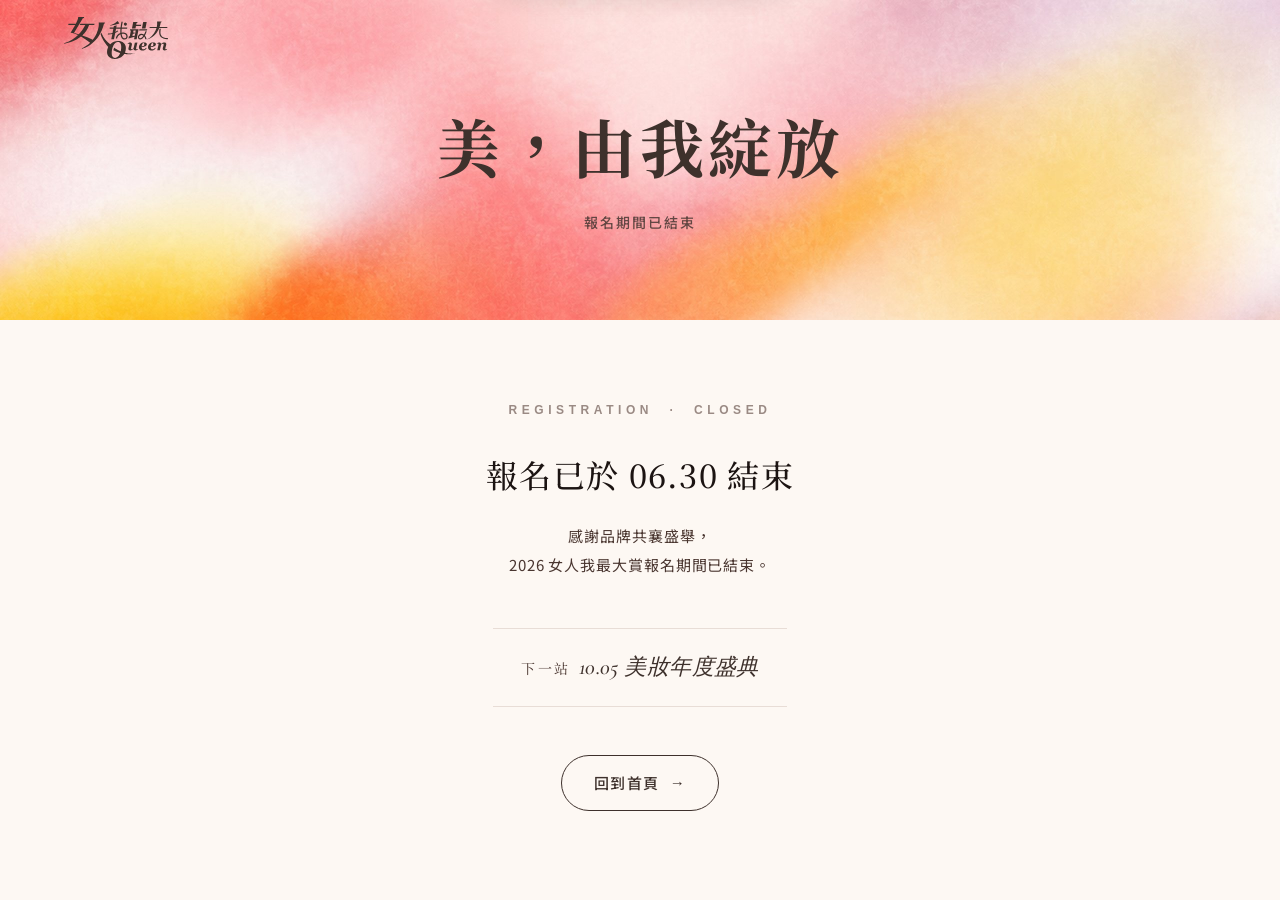
==== commit baacfd4a: "Add files via upload feat: 6/30 報名截止防呆 + banner 文案調整 + dead CSS 清理  【6/30 報名截止防呆機制】 - REGISTRATIO" ====
--- a/form/index.html
+++ b/form/index.html
@@ -15,7 +15,7 @@
     />
     <link
       rel="image_src"
-      href="https://woman.tvbs-testing.com.tw/beautyawards/registration/images/OG.png"
+      href="https://woman.tvbs-testing.com.tw/beautyawards/images/OG.png"
     />
     <link
       rel="canonical"
@@ -29,7 +29,7 @@
     />
     <meta
       property="og:image"
-      content="https://woman.tvbs-testing.com.tw/beautyawards/registration/images/OG.png"
+      content="https://woman.tvbs-testing.com.tw/beautyawards/images/OG.png"
     />
     <meta
       property="og:url"
@@ -41,17 +41,10 @@
     <link rel="stylesheet" href="../css/form.css" />
     <style>
       .banner-title {
-        font-family: "Cormorant Garamond", serif;
-        font-style: italic;
-        font-weight: 500;
-      }
-      .banner-tagline {
         font-family: "Noto Serif TC", serif;
-        font-size: 20px;
-        font-weight: 400;
-        letter-spacing: 0.08em;
-        margin: 0.6em 0 1.4em;
-        opacity: 0.85;
+        font-style: normal;
+        font-weight: 700;
+        letter-spacing: 0.06em;
       }
     </style>
   </head>
@@ -144,9 +137,8 @@
       <!-- BANNER -->
       <div class="banner">
         <div class="banner-content">
-          <h1 class="banner-title">UNFURL</h1>
-          <p class="banner-tagline">不只是大賞，更是對美的宣告</p>
-          <div class="banner-dates">
+          <h1 class="banner-title">美，由我綻放</h1>
+          <div class="banner-dates" id="bannerDates">
             <span>報名&#xFF5C;即日起至2026.06.30</span>
           </div>
         </div>
@@ -155,7 +147,7 @@
     <!-- /banner-wrap -->
 
     <!-- FORM -->
-    <div class="form-container">
+    <div class="form-container" id="formContainer">
       <!-- steps -->
       <div class="form-meta-row">
         <p class="form-required-note"><span class="req">*</span> 為必填欄位</p>
@@ -241,6 +233,23 @@
       </div>
 
       <div class="form-note">送出即代表同意主辦單位之個資使用與報名規則</div>
+    </div>
+
+    <!-- CLOSED STATE — shown after 2026-06-30 23:59:59 (+08:00) -->
+    <div class="form-closed" id="formClosed" style="display: none;">
+      <div class="form-closed-eyebrow">Registration　·　Closed</div>
+      <div class="form-closed-title">報名已於 06.30 結束</div>
+      <p class="form-closed-body">
+        感謝品牌共襄盛舉，<br />
+        2026 女人我最大賞報名期間已結束。
+      </p>
+      <div class="form-closed-next">
+        下一站<strong>10.05 美妝年度盛典</strong>
+      </div>
+      <br />
+      <a href="/beautyawards" class="form-closed-back">
+        回到首頁 <span style="font-family: Inter, sans-serif;">→</span>
+      </a>
     </div>
 
     <!-- TOAST -->
@@ -307,10 +316,35 @@
         感謝您報名女人我最大賞 2026。<br />我們已收到您的資料，後續將由專人與您聯繫。
       </p>
       <ul class="success-product-list" id="successProductList"></ul>
-      <a href="../" class="success-back">← 返回活動說明</a>
+      <a href="/beautyawards/registration" class="success-back"
+        >← 返回活動說明</a
+      >
     </div>
 
     <script>
+      // ═══════════════════════════════════════════
+      //  REGISTRATION DEADLINE CHECK
+      //  (must match index.html — same cutoff)
+      // ═══════════════════════════════════════════
+      const REGISTRATION_CUTOFF = new Date("2026-07-01T00:00:00+08:00");
+      const DEBUG_OVERRIDE = new URLSearchParams(window.location.search).get("debug");
+      const isRegistrationClosed = () => {
+        if (DEBUG_OVERRIDE === "closed") return true;
+        if (DEBUG_OVERRIDE === "open") return false;
+        return new Date() >= REGISTRATION_CUTOFF;
+      };
+
+      if (isRegistrationClosed()) {
+        // Swap form for closed message and update banner copy
+        const formContainer = document.getElementById("formContainer");
+        const formClosed = document.getElementById("formClosed");
+        const bannerDates = document.getElementById("bannerDates");
+        if (formContainer) formContainer.style.display = "none";
+        if (formClosed) formClosed.style.display = "block";
+        if (bannerDates) bannerDates.innerHTML = "<span>報名期間已結束</span>";
+        // Skip all form initialization below — nothing to wire up
+      } else {
+
       // ═══════════════════════════════════════════
       //  CONSTANTS & STATE
       // ═══════════════════════════════════════════
@@ -935,12 +969,13 @@
         醫美: 5,
       };
       const FEATURE_MAP = {
-        珍稀成分: 0,
-        修護潤澤: 1,
-        永續環保: 2,
-        獨家技術: 3,
-        健康養身: 4,
-        其他: 5,
+        健康保養: 0,
+        永續信念: 1,
+        防禦修護: 2,
+        頂級珍稀: 3,
+        療癒儀式: 4,
+        醫美共生: 5,
+        其它: 6,
       };
 
       function collectFormData() {
@@ -1049,7 +1084,6 @@
           }
 
           const payload = collectFormData();
-          console.log("📋 報名資料 payload：", payload);
 
           const btn = document.getElementById("submitBtn");
           btn.disabled = true;
@@ -1133,6 +1167,7 @@
       // ═══════════════════════════════════════════
       addProduct(); // creates product 1
       loadFromStorage();
+      } // end of "if (!isRegistrationClosed())" block
     </script>
   </body>
 </html>
--- a/css/form.css
+++ b/css/form.css
@@ -44,67 +44,6 @@
       color: var(--rose);
       letter-spacing: 0.12em;
     }
-    .nav-back {
-      font-size: 0.82rem;
-      color: var(--muted);
-      text-decoration: none;
-      letter-spacing: 0.05em;
-      transition: color 0.2s;
-    }
-    .nav-back:hover { color: var(--rose); }
-
-    /* ─── HERO ─── */
-    .hero {
-      position: relative;
-      background: var(--ink);
-      overflow: hidden;
-      text-align: center;
-      padding: 72px 24px 64px;
-    }
-
-    /* petal SVG decorations */
-    .hero-petals {
-      position: absolute;
-      inset: 0;
-      pointer-events: none;
-      opacity: 0.18;
-    }
-
-    .hero-eyebrow {
-      font-family: "Noto Sans TC", sans-serif;
-      font-size: 0.7rem;
-      font-weight: 500;
-      letter-spacing: 0.35em;
-      color: var(--gold);
-      text-transform: uppercase;
-      margin-bottom: 18px;
-    }
-    .hero-title {
-      font-family: "Cormorant Garamond", serif;
-      font-size: clamp(2.8rem, 6vw, 4.2rem);
-      font-weight: 500;
-      color: #fff;
-      line-height: 1.1;
-      letter-spacing: 0.04em;
-      margin-bottom: 12px;
-    }
-    .hero-title em {
-      font-style: italic;
-      color: var(--rose-pale);
-    }
-    .hero-divider {
-      width: 48px;
-      height: 1px;
-      background: var(--gold);
-      margin: 20px auto;
-      opacity: 0.6;
-    }
-    .hero-sub {
-      font-size: 0.72rem;
-      letter-spacing: 0.38em;
-      color: var(--muted);
-      text-transform: uppercase;
-    }
 
     /* ─── FORM SHELL ─── */
     .form-container {
@@ -113,41 +52,83 @@
       padding: 0 24px;
     }
 
-    /* ─── STEP INDICATOR ─── */
-    .steps {
-      display: flex;
-      align-items: center;
-      gap: 0;
-      margin-bottom: 40px;
-    }
-    .step {
-      display: flex;
-      align-items: center;
-      gap: 8px;
-      font-size: 0.78rem;
+    /* ─── CLOSED STATE — registration period ended ─── */
+    .form-closed {
+      max-width: 640px;
+      margin: 80px auto 100px;
+      padding: 0 24px;
+      text-align: center;
+    }
+    .form-closed-eyebrow {
+      font-family: "Inter", sans-serif;
+      font-size: 12px;
+      font-weight: 600;
+      letter-spacing: 0.38em;
       color: var(--muted);
+      text-transform: uppercase;
+      margin-bottom: 32px;
+    }
+    .form-closed-title {
+      font-family: "Noto Serif TC", serif;
+      font-size: 32px;
+      font-weight: 500;
+      letter-spacing: 0.04em;
+      color: var(--ink);
+      line-height: 1.4;
+      margin-bottom: 24px;
+    }
+    .form-closed-body {
+      font-family: "Noto Sans TC", sans-serif;
+      font-size: 15px;
+      font-weight: 400;
+      line-height: 1.95;
+      color: var(--ink-soft);
       letter-spacing: 0.06em;
-    }
-    .step.active { color: var(--rose); font-weight: 600; }
-    .step-num {
-      width: 22px; height: 22px;
-      border-radius: 50%;
-      border: 1.5px solid currentColor;
-      display: flex; align-items: center; justify-content: center;
-      font-size: 0.68rem;
-      font-weight: 600;
-      flex-shrink: 0;
-    }
-    .step.active .step-num {
+      margin-bottom: 48px;
+    }
+    .form-closed-next {
+      display: inline-block;
+      padding: 20px 28px;
+      border-top: 1px solid var(--border);
+      border-bottom: 1px solid var(--border);
+      font-family: "Noto Serif TC", serif;
+      font-size: 14px;
+      letter-spacing: 0.18em;
+      color: var(--ink-soft);
+      margin-bottom: 48px;
+    }
+    .form-closed-next strong {
+      font-family: "Cormorant Garamond", serif;
+      font-style: italic;
+      font-weight: 500;
+      font-size: 22px;
+      color: var(--rose);
+      margin-left: 8px;
+      letter-spacing: 0.02em;
+    }
+    .form-closed-back {
+      display: inline-flex;
+      align-items: center;
+      gap: 10px;
+      padding: 14px 32px;
+      border: 1px solid var(--rose);
+      border-radius: 999px;
+      font-family: "Noto Sans TC", sans-serif;
+      font-size: 15px;
+      font-weight: 500;
+      letter-spacing: 0.1em;
+      color: var(--rose);
+      text-decoration: none;
+      transition: all 0.25s ease;
+    }
+    .form-closed-back:hover {
       background: var(--rose);
-      border-color: var(--rose);
       color: #fff;
     }
-    .step-line {
-      flex: 1;
-      height: 1px;
-      background: var(--border);
-      margin: 0 12px;
+    @media (max-width: 600px) {
+      .form-closed { margin: 48px auto 80px; }
+      .form-closed-title { font-size: 26px; }
+      .form-closed-next strong { font-size: 20px; }
     }
 
     /* ─── SECTION CARD ─── */
@@ -174,14 +155,6 @@
 
     .section-header {
       margin-bottom: 28px;
-    }
-    .section-num {
-      font-family: "Cormorant Garamond", serif;
-      font-size: 0.75rem;
-      font-weight: 500;
-      letter-spacing: 0.25em;
-      color: var(--gold);
-      margin-bottom: 4px;
     }
     .section-title {
       font-family: "Noto Sans TC", sans-serif;
@@ -267,11 +240,6 @@
     }
 
     /* ─── GRID LAYOUTS ─── */
-    .grid-3 {
-      display: grid;
-      grid-template-columns: 1fr 1fr 0.55fr;
-      gap: 14px;
-    }
     .grid-2 {
       display: grid;
       grid-template-columns: 1fr 1fr;
@@ -279,7 +247,7 @@
     }
 
     /* ─── RADIO & CHECKBOX ─── */
-    .radio-group, .checkbox-group {
+    .radio-group {
       display: flex;
       flex-wrap: wrap;
       gap: 10px;
@@ -393,7 +361,7 @@
       nav { padding: 0 16px; }
       .form-container { padding: 0 16px; }
       .section { padding: 28px 20px 24px; }
-      .grid-3, .grid-2 { grid-template-columns: 1fr; }
+      .grid-2 { grid-template-columns: 1fr; }
     }
 
     /* ─── 女大 DS Overrides ─── */
@@ -406,23 +374,8 @@
     body { font-size: 20px; line-height: 1.7; }
     .nav-logo { font-family: "Noto Sans TC", sans-serif; font-size: 22px; font-weight: 700; letter-spacing: 0.12em; color: var(--ds-brown); }
     nav { background: transparent; backdrop-filter: none; padding: 0 64px; height: 76px; border-bottom: none; position: absolute; top: 0; left: 0; right: 0; z-index: 100; }
-    .nav-links { display: flex; gap: 36px; align-items: center; font-size: 18px; font-weight: 500; letter-spacing: 0.06em; }
-    .nav-links a { color: #3F3F46; text-decoration: none; transition: color .2s; }
-    .nav-links a:hover { color: var(--ds-accent); }
-    .nav-cta { font-family: "Noto Sans TC", "Inter", sans-serif; font-size: 16px; font-weight: 600; letter-spacing: 0.08em; padding: 11px 22px; border-radius: 999px; background: #3E312C; color: #fff !important; border: 1.5px solid #3E312C; transition: all .2s; }
-    .nav-cta:hover { background: var(--ds-accent); border-color: var(--ds-accent); color: #fff !important; }
-    @media (max-width: 720px) { nav { padding: 0 24px; } .nav-links { gap: 16px; font-size: 15px; } .nav-links a:not(.nav-cta) { display: none; } }
-    .hero { padding: 96px 24px 88px; }
-    .hero-eyebrow { font-size: 16px; letter-spacing: 0.32em; font-weight: 600; margin-bottom: 22px; }
-    .hero-sub { font-size: 16px; letter-spacing: 0.32em; font-weight: 500; }
-    .step { font-size: 18px; letter-spacing: 0.06em; gap: 12px; }
-    .step-num { width: 32px; height: 32px; font-size: 16px; }
-    .step.active .step-num { background: var(--ds-accent); border-color: var(--ds-accent); }
-    .step.active { color: var(--ds-accent); }
-    .step-line { margin: 0 16px; }
     .section { padding: 44px 40px 40px; border-radius: 12px; }
     .section::before { background: var(--ds-accent); height: 3px; border-radius: 12px 12px 0 0; }
-    .section-num { font-size: 12px; letter-spacing: 0.3em; color: var(--ds-accent); font-weight: 500; }
     .section-title { font-size: 26px; font-weight: 600; color: var(--ds-brown); letter-spacing: 0.04em; font-family: "Noto Serif TC", serif; }
     .section-desc { font-size: 15px; line-height: 1.7; color: #6b6258; margin-top: 6px; margin-bottom: 28px; font-weight: 400; }
     label.field-label { font-size: 15px; letter-spacing: 0.03em; gap: 6px; margin-bottom: 10px; font-weight: 500; }
@@ -491,25 +444,6 @@
       position: relative;
     }
 
-    .banner-eyebrow {
-      font-family: "Noto Serif TC", serif;
-      font-size: 28px;
-      font-weight: 600;
-      letter-spacing: 0.14em;
-      color: var(--ds-brown);
-      opacity: 0.85;
-      margin: 0 0 0;
-      display: flex;
-      align-items: baseline;
-      gap: 12px;
-    }
-    .banner-year {
-      font-family: "Noto Serif TC", serif;
-      font-size: 28px;
-      font-weight: 400;
-      letter-spacing: 0.08em;
-      opacity: 0.85;
-    }
     .banner-content {
       display: flex;
       flex-direction: column;
@@ -545,12 +479,12 @@
       }
     }
     .banner-title {
-      font-family: "Cormorant Garamond", "Didot", "Georgia", serif;
+      font-family: "Noto Serif TC", serif;
       font-style: normal;
-      font-size: 88px;
-      font-weight: 400;
-      line-height: 1;
-      letter-spacing: normal;
+      font-size: 64px;
+      font-weight: 700;
+      line-height: 1.4;
+      letter-spacing: 0.06em;
       color: var(--ds-brown);
       margin: 16px 0 0;
     }
@@ -566,16 +500,12 @@
       opacity: 0.8;
       margin-top: 20px;
     }
-    .banner-dates .sep {
-      opacity: 0.4;
-      font-size: 9px;
-    }
     @media (max-width: 768px) {
-      .banner-title { font-size: 64px; letter-spacing: normal; }
+      .banner-title { font-size: 48px; }
       .banner-dates { font-size: 13px; gap: 10px; }
     }
     @media (max-width: 480px) {
-      .banner-title { font-size: 48px; letter-spacing: normal; }
+      .banner-title { font-size: 36px; }
       .banner-dates { font-size: 12px; gap: 8px; letter-spacing: 0.1em; }
     }
 
@@ -603,7 +533,6 @@
       color: var(--muted);
       letter-spacing: 0.04em;
     }
-    .form-section-count { font-weight: 500; }
     .form-required-note .req { font-size: 0.82rem; }
 
     /* ── Validation error states ── */
@@ -752,7 +681,6 @@
       .section { padding: 28px 24px 24px; }
       .section-title { font-size: 22px; }
       .field { margin-bottom: 18px; }
-      .form-row { flex-direction: column; gap: 0; }
       .actions { margin-top: 28px; }
     }
     /* ── Mobile 375px ── */
@@ -762,39 +690,18 @@
         margin: 24px auto 64px;
       }
       .section { padding: 20px 16px 18px; border-radius: 8px; }
-      .section-num { font-size: 11px; }
       .section-title { font-size: 19px; letter-spacing: 0.02em; }
       .section-desc { font-size: 13px; }
       label.field-label { font-size: 13px; }
       .field-hint { font-size: 11px; }
       .form-required-note { font-size: 12px; }
-      .radio-group, .checkbox-group, .bool-group { gap: 8px; }
+      .radio-group, .bool-group { gap: 8px; }
       .btn-primary { padding: 14px 32px; font-size: 15px; width: 100%; }
       .btn-ghost { padding: 14px 32px; font-size: 15px; width: 100%; }
       .form-note { font-size: 11px; }
     }
     /* ── Wide ≥1440px ── */
     @media (min-width: 1440px) {
-  
-    .banner-eyebrow {
-      font-family: "Noto Serif TC", serif;
-      font-size: 28px;
-      font-weight: 600;
-      letter-spacing: 0.14em;
-      color: var(--ds-brown);
-      opacity: 0.85;
-      margin: 0 0 0;
-      display: flex;
-      align-items: baseline;
-      gap: 12px;
-    }
-    .banner-year {
-      font-family: "Noto Serif TC", serif;
-      font-size: 28px;
-      font-weight: 400;
-      letter-spacing: 0.08em;
-      opacity: 0.85;
-    }
     .banner-content { max-width: 1440px; margin: 0 auto; }
 
     }
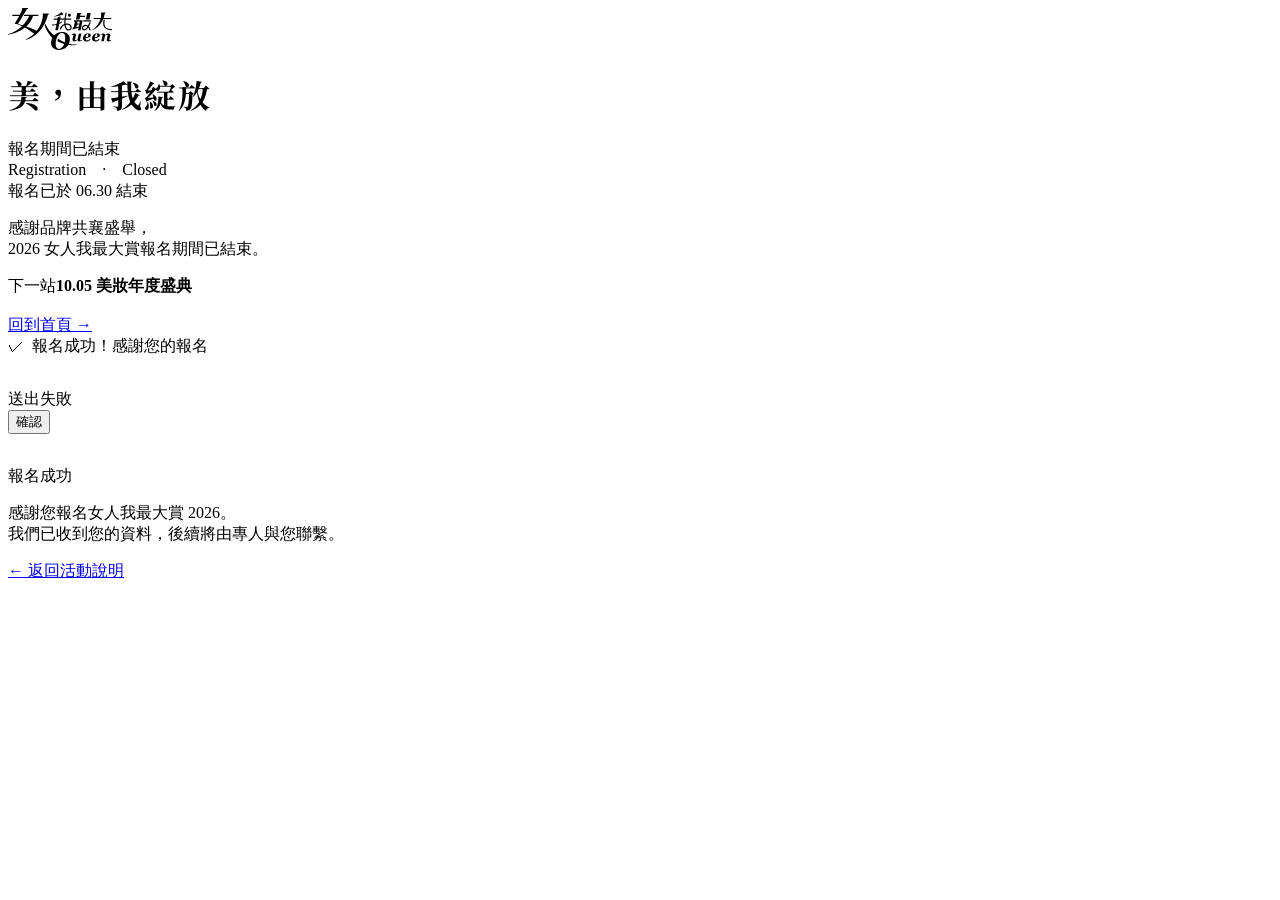
==== commit 44c5ffe7: "Add files via upload jush改路徑" ====
--- a/form/index.html
+++ b/form/index.html
@@ -15,7 +15,7 @@
     />
     <link
       rel="image_src"
-      href="https://woman.tvbs-testing.com.tw/beautyawards/images/OG.png"
+      href="https://woman.tvbs-testing.com.tw/beautyawards/registration/images/OG.png"
     />
     <link
       rel="canonical"
@@ -29,7 +29,7 @@
     />
     <meta
       property="og:image"
-      content="https://woman.tvbs-testing.com.tw/beautyawards/images/OG.png"
+      content="https://woman.tvbs-testing.com.tw/beautyawards/registration/images/OG.png"
     />
     <meta
       property="og:url"
@@ -38,7 +38,7 @@
     <meta property="og:site_name" content="女人我最大賞" />
     <link rel="preconnect" href="https://fonts.googleapis.com" />
     <link rel="preconnect" href="https://fonts.gstatic.com" crossorigin="" />
-    <link rel="stylesheet" href="../css/form.css" />
+    <link rel="stylesheet" href="/beautyawards/registration/css/form.css" />
     <style>
       .banner-title {
         font-family: "Noto Serif TC", serif;
@@ -414,14 +414,41 @@
         <div class="section">
           <div class="field">
             <label class="field-label">請選擇最推特點 <span class="req">*</span> <span class="opt">可複選</span></label>
-            <div class="radio-group">
-              <label class="choice-pill"><input type="checkbox" name="best_feature_${uid}" value="健康保養"> 健康保養</label>
-              <label class="choice-pill"><input type="checkbox" name="best_feature_${uid}" value="永續信念"> 永續信念</label>
-              <label class="choice-pill"><input type="checkbox" name="best_feature_${uid}" value="防禦修護"> 防禦修護</label>
-              <label class="choice-pill"><input type="checkbox" name="best_feature_${uid}" value="頂級珍稀"> 頂級珍稀</label>
-              <label class="choice-pill"><input type="checkbox" name="best_feature_${uid}" value="療癒儀式"> 療癒儀式</label>
-              <label class="choice-pill"><input type="checkbox" name="best_feature_${uid}" value="醫美共生"> 醫美共生</label>
-              <label class="choice-pill"><input type="checkbox" name="best_feature_${uid}" value="其它"> 其它</label>
+            <div class="choice-grid">
+              <label class="choice-card">
+                <input type="checkbox" name="best_feature_${uid}" value="健康保養">
+                <span class="choice-card-title">健康保養</span>
+                <span class="choice-card-desc">膠原蛋白與玻尿酸等口服飲，由內而外喝出彈潤透亮肌。</span>
+              </label>
+              <label class="choice-card">
+                <input type="checkbox" name="best_feature_${uid}" value="永續信念">
+                <span class="choice-card-title">永續信念</span>
+                <span class="choice-card-desc">可驗證低碳足跡與生物多樣性美妝，與地球共築純淨未來。</span>
+              </label>
+              <label class="choice-card">
+                <input type="checkbox" name="best_feature_${uid}" value="防禦修護">
+                <span class="choice-card-title">防禦修護</span>
+                <span class="choice-card-desc">專為醫美後設計的居家防禦修護，延續並加乘療程效果。</span>
+              </label>
+              <label class="choice-card">
+                <input type="checkbox" name="best_feature_${uid}" value="頂級珍稀">
+                <span class="choice-card-title">頂級珍稀</span>
+                <span class="choice-card-desc">諾貝爾獎科學、珍稀植物海洋成分、昂貴萃取法，極致奢寵。</span>
+              </label>
+              <label class="choice-card">
+                <input type="checkbox" name="best_feature_${uid}" value="療癒儀式">
+                <span class="choice-card-title">療癒儀式</span>
+                <span class="choice-card-desc">夜間睡眠與放鬆品項，用療癒香氛與質地開啟身心舒壓儀式。</span>
+              </label>
+              <label class="choice-card">
+                <input type="checkbox" name="best_feature_${uid}" value="醫美共生">
+                <span class="choice-card-title">醫美共生</span>
+                <span class="choice-card-desc">專業醫美療程或尖端儀器，提供更有感的高效保養效果。</span>
+              </label>
+              <label class="choice-card">
+                <input type="checkbox" name="best_feature_${uid}" value="其它">
+                <span class="choice-card-title">其它</span>
+              </label>
             </div>
           </div>
           <div class="field" style="margin-top:24px;">
@@ -808,7 +835,7 @@
           e.className = "error-msg";
           e.textContent = msg;
           const target = field.querySelector(
-            ".radio-group, .bool-group, textarea, select, input",
+            ".choice-grid, .bool-group, textarea, select, input",
           );
           if (target) target.after(e);
           else field.appendChild(e);
